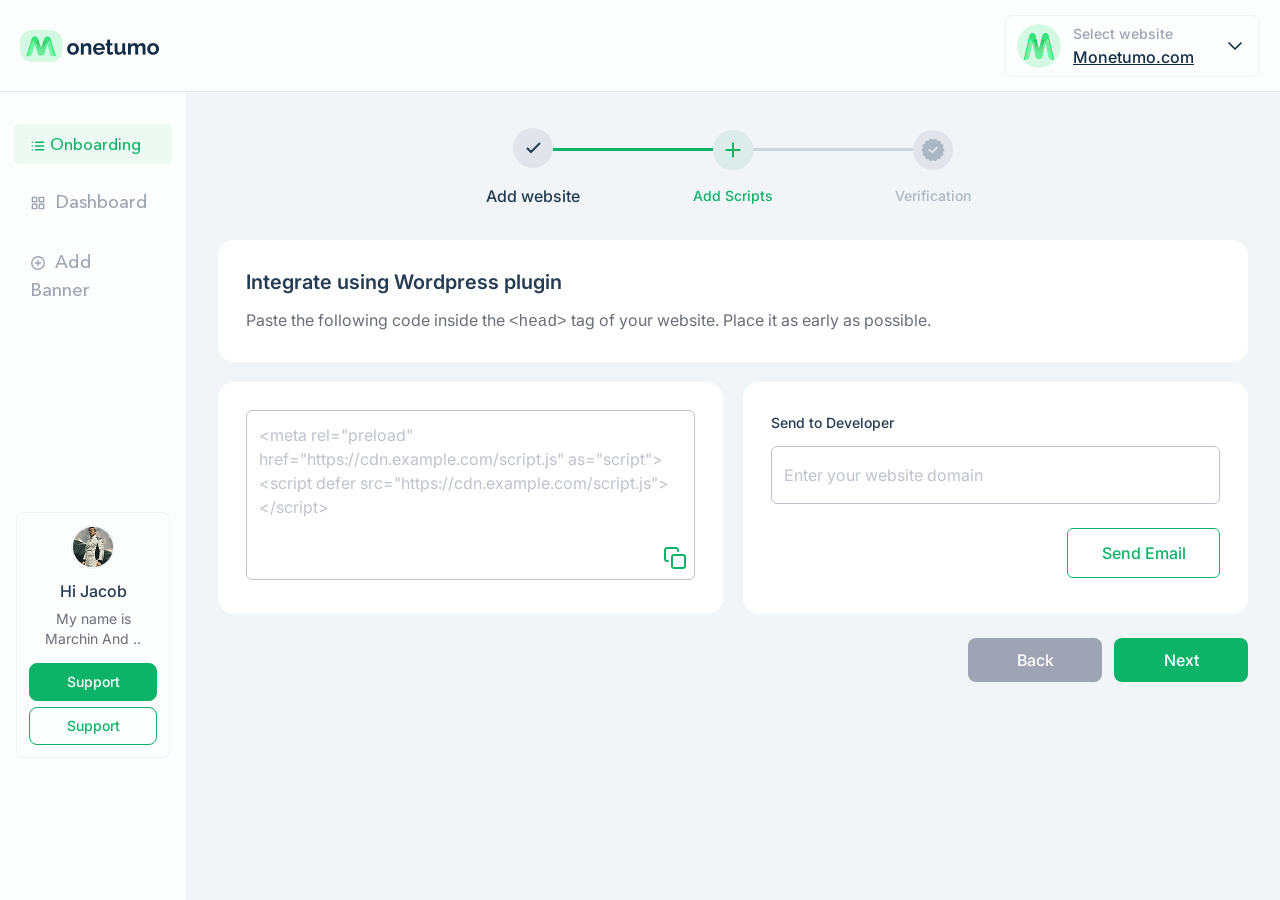
==== src/add-script.html @ 699608ba "first commit" ====
<!DOCTYPE html>
<html lang="en">
  <head>
    <meta charset="UTF-8" />
    <meta name="viewport" content="width=device-width, initial-scale=1.0" />
    <link rel="stylesheet" href="./output.css" />
    <title>Monetumo | Script</title>
    <!-- Favicon -->
    <link
      rel="icon"
      href="./images/fav.svg"
      sizes="16x16 32x32 48x48"
      type="image/x-icon"
    />
    <link
      rel="icon"
      href="./images/fav-16.png"
      sizes="16x16"
      type="image/png"
    />
    <link
      rel="icon"
      href="./images/fav-32.png"
      sizes="32x32"
      type="image/png"
    />
    <link
      rel="icon"
      href="./images/fav-32.png"
      sizes="192x192"
      type="image/png"
    />
    <link rel="preconnect" href="https://fonts.googleapis.com" />
    <link rel="preconnect" href="https://fonts.gstatic.com" crossorigin />
    <link
      href="https://fonts.googleapis.com/css2?family=Inter:ital,opsz,wght@0,14..32,100..900;1,14..32,100..900&display=swap"
      rel="stylesheet"
    />
    <style>
      @font-face {
        font-family: "Avenir Next Cyr Medium";
        src: url("./font/Avenir Next Cyr Medium.ttf") format("truetype");
      }
      body {
        font-family: "Inter", sans-serif;
      }
      .bg-custom-white {
        background-color: #fcfefd !important;
      }
      #profileMenu {
        z-index: 999 !important;
      }
    </style>
  </head>

  <body class="h-screen overflow-hidden bg-[#F1F5F8]">
    <!-- Header -->
    <header
      id="header"
      class="fixed top-0 left-0 right-0 h-[92px] bg-custom-white z-50 flex items-center justify-between px-5 border-b border-gray-200 transition-transform duration-300"
    >
      <div
        class="w-full flex justify-between items-center h-[76px] md:h-[92px]"
      >
        <!-- logo -->
        <div class="flex flex-row items-center gap-4">
          <button id="menuBtn" class="md:hidden">
            <svg
              xmlns="http://www.w3.org/2000/svg"
              width="24"
              height="24"
              viewBox="0 0 24 24"
              fill="none"
            >
              <path
                d="M21 12H3"
                stroke="#132D46"
                stroke-width="2"
                stroke-linecap="round"
                stroke-linejoin="round"
              />
              <path
                d="M21 6H3"
                stroke="#132D46"
                stroke-width="2"
                stroke-linecap="round"
                stroke-linejoin="round"
              />
              <path
                d="M21 18H3"
                stroke="#132D46"
                stroke-width="2"
                stroke-linecap="round"
                stroke-linejoin="round"
              />
            </svg>
          </button>

          <a href="#" class="inline-block md:hidden"
            ><img src="./images/mobile-logos.png" alt="dashboard-logo"
          /></a>
          <a href="#" class="hidden md:inline-block"
            ><img src="./images/dashboard-logo.png" alt="dashboard-logo"
          /></a>
        </div>
        <!-- dropdown -->
        <div class="relative w-64 md:inline-block hidden" id="dropdownWrapper">
          <!-- Dropdown Button -->
          <button
            id="dropdownBtn"
            class="flex items-center justify-between w-full px-3 py-2 bg-white border border-[#F1F5F8] rounded-lg text-gray-700 max-w-[256px]"
          >
            <div id="dropdownLabel" class="flex items-center justify-start">
              <div class="mr-3">
                <img
                  src="./images/profile.png"
                  class="w-[44px] h-[44px] rounded-full"
                  alt=""
                />
              </div>
              <div class="flex flex-col items-start gap-[8px]">
                <span
                  class="text-[#9EA4B4] text-sm font-medium text-start leading-none"
                  >Select website</span
                >
                <span
                  class="text-[#132D46] text-base font-medium text-start leading-none underline decoration decoration-offset-6"
                  >Monetumo.com</span
                >
              </div>
            </div>
            <svg
              id="dropdownIcon"
              class="w-6 h-6 text-gray-500 transform transition-transform duration-200"
              fill="none"
              stroke="currentColor"
              viewBox="0 0 28 28"
            >
              <path
                d="M7 10.5L14 17.5L21 10.5"
                stroke="#132D46"
                stroke-width="2"
                stroke-linecap="round"
                stroke-linejoin="round"
              />
            </svg>
          </button>

          <!-- Dropdown Menu -->
          <div
            id="dropdownMenu"
            class="absolute left-0 w-full mt-2 bg-custom-white rounded-lg shadow-lg hidden z-10"
          >
            <!-- Option -->
            <button
              class="flex items-center justify-start gap-3 rounded-t-lg w-full p-3 hover:bg-gray-100"
            >
              <div class="">
                <img
                  src="./images/profile.png"
                  class="w-[44px] h-[44px] rounded-full"
                  alt=""
                />
              </div>
              <div class="flex flex-col items-start gap-[8px]">
                <span
                  class="text-[#6A6E79] text-base font-normal text-start leading-none"
                  >Monetumo.com</span
                >
              </div>
            </button>

            <button
              class="flex items-center gap-3 w-full p-3 bg-[#9EA4B4]/10 hover:bg-[#9EA4B4]/10"
            >
              <div class="">
                <img
                  src="./images/profile.png"
                  class="w-[44px] h-[44px] rounded-full"
                  alt=""
                />
              </div>
              <div class="flex flex-col items-start gap-[8px]">
                <span
                  class="text-[#132D46] text-base font-medium text-start leading-none underline decoration decoration-offset-6"
                  >Monetumo.com</span
                >
              </div>
            </button>

            <button
              class="flex items-center gap-3 w-full p-3 hover:bg-gray-100"
            >
              <div class="">
                <img
                  src="./images/profile.png"
                  class="w-[44px] h-[44px] rounded-full"
                  alt=""
                />
              </div>
              <div class="flex flex-col items-start gap-[8px]">
                <span
                  class="text-[#6A6E79] text-base font-normal text-start leading-none"
                  >Monetumo.com</span
                >
              </div>
            </button>

            <!-- Add New -->
            <button
              class="w-full px-3 py-2 text-base text-[#ffffff] bg-[#0DB368] rounded-lg hover:bg-green-600"
            >
              + Add New
            </button>
          </div>
        </div>
        <!-- Dropdown Component -->
        <div class="relative max-w-[160px] md:hidden dropdown-wrapper">
          <!-- Dropdown Button -->
          <button
            class="flex items-end justify-end w-full placeholder:bg-white rounded-lg max-w-[160px] dropdown-btn"
          >
            <div class="flex items-center justify-start">
              <div>
                <img
                  src="./images/property-profile.png"
                  class="w-[44px] h-[44px] rounded-full"
                  alt=""
                />
              </div>
            </div>
          </button>

          <!-- Dropdown Menu -->
          <div
            class="absolute bg-custom-white right-0 w-full mt-3 bg-white rounded-lg hidden dropdown-menu shadow-sm z-10 min-w-[160px]"
          >
            <button
              class="flex items-center justify-start rounded-t-lg w-full py-3 px-4 hover:bg-[#F1F5F8]"
            >
              <span
                class="text-[#132D46] text-sm font-medium text-start leading-none"
                >Profile</span
              >
            </button>
            <button
              class="flex items-center w-full rounded-b-lg py-3 px-4 hover:bg-[#F1F5F8]"
            >
              <span
                class="text-[#132D46] text-sm font-medium text-start leading-none"
                >Setting</span
              >
            </button>
          </div>
        </div>
      </div>
    </header>
    <!-- Mobile Off-Canvas Menu -->
    <div id="mobileMenu" class="fixed inset-0 bg-custom-white hidden z-50">
      <!-- Menu Panel -->
      <div
        id="menuPanel"
        class="absolute top-0 left-0 h-screen w-full bg-white transform -translate-x-full transition-transform duration-300 flex flex-col px-4 pb-4 pt-4"
      >
        <!-- Header inside Menu Panel -->
        <div
          class="relative flex justify-between items-center h-[76px] w-full pb-4 border-b border-[#E6EFF7]/70"
        >
          <!-- Logo and Close Button -->
          <div class="flex flex-row items-center gap-4">
            <button id="closeMenu" class="w-6 h-6">
              <svg
                xmlns="http://www.w3.org/2000/svg"
                width="24"
                height="24"
                viewBox="0 0 24 24"
                fill="none"
              >
                <path
                  d="M18 6L6 18"
                  stroke="#132D46"
                  stroke-width="2"
                  stroke-linecap="round"
                  stroke-linejoin="round"
                />
                <path
                  d="M6 6L18 18"
                  stroke="#132D46"
                  stroke-width="2"
                  stroke-linecap="round"
                  stroke-linejoin="round"
                />
              </svg>
            </button>
            <a href="#" class="inline-block md:hidden">
              <img
                src="./images/mobile-logos.png"
                alt="dashboard-logo"
                class="h-8"
              />
            </a>
          </div>

          <!-- Profile Dropdown -->
          <div class="relative">
            <button id="profileBtn" class="rounded-full">
              <div>
                <img
                  src="./images/property-profile.png"
                  class="w-[44px] h-[44px] rounded-full"
                  alt=""
                />
              </div>
            </button>
            <div
              id="profileMenu"
              class="absolute right-0 mt-3 w-40 bg-custom-white rounded-lg shadow-lg hidden transition-all duration-200"
            >
              <button
                class="w-full py-3 px-4 text-sm bg-custom-white hover:bg-gray-100 rounded-t-lg text-left"
              >
                Profile
              </button>
              <button
                class="w-full py-3 px-4 text-sm bg-custom-white hover:bg-gray-100 rounded-b-lg text-left"
              >
                Settings
              </button>
            </div>
          </div>
        </div>

        <!-- Menu Links -->
        <nav class="pt-8 pb-4 h-full relative">
          <div class="flex flex-col space-y-3">
            <a
              href="#"
              class="block text-base text-[#0DB368] hover:text-[#9EA4B4] group px-4 py-2 rounded-[4px] bg-[rgb(13_179_104_/_6%)]"
              ><svg
                xmlns="http://www.w3.org/2000/svg"
                viewBox="0 0 16 17"
                fill="none"
                class="w-4 h-4 stroke-[#0DB368] inline-block mr-[4px]"
              >
                <path
                  d="M5.3335 4.5H14.0002"
                  stroke-width="1.5"
                  stroke-linecap="round"
                  stroke-linejoin="round"
                />
                <path
                  d="M5.3335 8.5H14.0002"
                  stroke-width="1.5"
                  stroke-linecap="round"
                  stroke-linejoin="round"
                />
                <path
                  d="M5.3335 12.5H14.0002"
                  stroke-width="1.5"
                  stroke-linecap="round"
                  stroke-linejoin="round"
                />
                <path
                  d="M2 4.5H2.00667"
                  stroke-width="1.5"
                  stroke-linecap="round"
                  stroke-linejoin="round"
                />
                <path
                  d="M2 8.5H2.00667"
                  stroke-width="1.5"
                  stroke-linecap="round"
                  stroke-linejoin="round"
                />
                <path
                  d="M2 12.5H2.00667"
                  stroke-width="1.5"
                  stroke-linecap="round"
                  stroke-linejoin="round"
                /></svg
              ><span class="font-avenir">Onboarding</span></a
            >
            <a
              href="#"
              class="block text-lg hover:text-base text-[#9EA4B4] hover:text-[#0DB368] group px-4 py-2 rounded-[4px] hover:bg-[rgb(13_179_104_/_6%)]"
            >
              <svg
                xmlns="http://www.w3.org/2000/svg"
                viewBox="0 0 16 17"
                fill="none"
                class="w-4 h-4 stroke-[#9EA4B4] group-hover:stroke-[#0DB368] inline-block mr-[4px]"
              >
                <path
                  d="M6.66667 2.5H2V7.16667H6.66667V2.5Z"
                  stroke-width="1.5"
                  stroke-linecap="round"
                  stroke-linejoin="round"
                />
                <path
                  d="M14.0002 2.5H9.3335V7.16667H14.0002V2.5Z"
                  stroke-width="1.5"
                  stroke-linecap="round"
                  stroke-linejoin="round"
                />
                <path
                  d="M14.0002 9.83337H9.3335V14.5H14.0002V9.83337Z"
                  stroke-width="1.5"
                  stroke-linecap="round"
                  stroke-linejoin="round"
                />
                <path
                  d="M6.66667 9.83337H2V14.5H6.66667V9.83337Z"
                  stroke-width="1.5"
                  stroke-linecap="round"
                  stroke-linejoin="round"
                />
              </svg>
              <span class="font-avenir">Dashboard</span></a
            >
            <a
              href="#"
              class="block text-lg hover:text-base text-[#9EA4B4] hover:text-[#0DB368] group px-4 py-2 rounded-[4px] hover:bg-[rgb(13_179_104_/_6%)]"
            >
              <svg
                xmlns="http://www.w3.org/2000/svg"
                viewBox="0 0 16 17"
                fill="none"
                class="w-4 h-4 stroke-[#9EA4B4] group-hover:stroke-[#0DB368] inline-block mr-[4px]"
              >
                <path
                  d="M8.00016 15.1667C11.6821 15.1667 14.6668 12.1819 14.6668 8.50004C14.6668 4.81814 11.6821 1.83337 8.00016 1.83337C4.31826 1.83337 1.3335 4.81814 1.3335 8.50004C1.3335 12.1819 4.31826 15.1667 8.00016 15.1667Z"
                  stroke-width="1.5"
                  stroke-linecap="round"
                  stroke-linejoin="round"
                />
                <path
                  d="M8 5.83337V11.1667"
                  stroke-width="1.5"
                  stroke-linecap="round"
                  stroke-linejoin="round"
                />
                <path
                  d="M5.3335 8.5H10.6668"
                  stroke-width="1.5"
                  stroke-linecap="round"
                  stroke-linejoin="round"
                />
              </svg>
              <span class="font-avenir">Add Banner</span></a
            >
          </div>
          <div class="mt-8 absolute left-0 bottom-4 w-full">
            <div
              class="border border-[#F1F5F8] p-4 rounded-lg bg-white w-full flex flex-col items-center gap-[12px]"
            >
              <div class="flex flex-col items-center">
                <div>
                  <img src="./images/profile-picture.png" alt="rocket" />
                </div>
                <h4
                  class="text-[#243C53] text-base font-medium mt-[12px] mb-[4px]"
                >
                  Hi Jacob
                </h4>
                <p class="text-[#6A6E79] text-sm font-normal text-center">
                  My name is Marchin And ..
                </p>
              </div>
              <div class="space-y-[6px] text-center w-full">
                <a
                  href="#"
                  class="bg-[#0DB368] text-[#ffffff] font-medium text-sm text-white rounded-lg py-2 w-full text-center block border border-[#0DB368]"
                >
                  Support
                </a>
                <a
                  href="#"
                  class="bg-white text-[#0DB368] font-medium text-sm text-white rounded-lg py-2 w-full text-center block border border-[#0DB368]"
                >
                  Support
                </a>
              </div>
            </div>
          </div>
        </nav>
      </div>
    </div>

    <!-- main -->
    <div class="flex pt-[92px] h-full">
      <!-- Sidebar -->
      <aside
        class="hidden md:block w-[186px] fixed top-[76px] md:top-[92px] left-0 h-[calc(100vh-76px)] md:h-[calc(100vh-92px)] bg-custom-white overflow-y-auto z-10"
      >
        <nav class="px-[14px] py-[32px] h-full relative">
          <div class="flex flex-col space-y-4">
            <a
              href="#"
              class="block text-base text-[#0DB368] hover:text-[#9EA4B4] group px-4 py-2 rounded-[4px] bg-[rgb(13_179_104_/_6%)]"
              ><svg
                xmlns="http://www.w3.org/2000/svg"
                viewBox="0 0 16 17"
                fill="none"
                class="w-4 h-4 stroke-[#0DB368] inline-block mr-[4px]"
              >
                <path
                  d="M5.3335 4.5H14.0002"
                  stroke-width="1.5"
                  stroke-linecap="round"
                  stroke-linejoin="round"
                />
                <path
                  d="M5.3335 8.5H14.0002"
                  stroke-width="1.5"
                  stroke-linecap="round"
                  stroke-linejoin="round"
                />
                <path
                  d="M5.3335 12.5H14.0002"
                  stroke-width="1.5"
                  stroke-linecap="round"
                  stroke-linejoin="round"
                />
                <path
                  d="M2 4.5H2.00667"
                  stroke-width="1.5"
                  stroke-linecap="round"
                  stroke-linejoin="round"
                />
                <path
                  d="M2 8.5H2.00667"
                  stroke-width="1.5"
                  stroke-linecap="round"
                  stroke-linejoin="round"
                />
                <path
                  d="M2 12.5H2.00667"
                  stroke-width="1.5"
                  stroke-linecap="round"
                  stroke-linejoin="round"
                /></svg
              ><span class="font-avenir">Onboarding</span></a
            >
            <a
              href="#"
              class="block text-lg hover:text-base text-[#9EA4B4] hover:text-[#0DB368] group px-4 py-2 rounded-[4px] hover:bg-[rgb(13_179_104_/_6%)]"
            >
              <svg
                xmlns="http://www.w3.org/2000/svg"
                viewBox="0 0 16 17"
                fill="none"
                class="w-4 h-4 stroke-[#9EA4B4] group-hover:stroke-[#0DB368] inline-block mr-[4px]"
              >
                <path
                  d="M6.66667 2.5H2V7.16667H6.66667V2.5Z"
                  stroke-width="1.5"
                  stroke-linecap="round"
                  stroke-linejoin="round"
                />
                <path
                  d="M14.0002 2.5H9.3335V7.16667H14.0002V2.5Z"
                  stroke-width="1.5"
                  stroke-linecap="round"
                  stroke-linejoin="round"
                />
                <path
                  d="M14.0002 9.83337H9.3335V14.5H14.0002V9.83337Z"
                  stroke-width="1.5"
                  stroke-linecap="round"
                  stroke-linejoin="round"
                />
                <path
                  d="M6.66667 9.83337H2V14.5H6.66667V9.83337Z"
                  stroke-width="1.5"
                  stroke-linecap="round"
                  stroke-linejoin="round"
                />
              </svg>
              <span class="font-avenir">Dashboard</span></a
            >
            <a
              href="#"
              class="block text-lg hover:text-base text-[#9EA4B4] hover:text-[#0DB368] group px-4 py-2 rounded-[4px] hover:bg-[rgb(13_179_104_/_6%)]"
            >
              <svg
                xmlns="http://www.w3.org/2000/svg"
                viewBox="0 0 16 17"
                fill="none"
                class="w-4 h-4 stroke-[#9EA4B4] group-hover:stroke-[#0DB368] inline-block mr-[4px]"
              >
                <path
                  d="M8.00016 15.1667C11.6821 15.1667 14.6668 12.1819 14.6668 8.50004C14.6668 4.81814 11.6821 1.83337 8.00016 1.83337C4.31826 1.83337 1.3335 4.81814 1.3335 8.50004C1.3335 12.1819 4.31826 15.1667 8.00016 15.1667Z"
                  stroke-width="1.5"
                  stroke-linecap="round"
                  stroke-linejoin="round"
                />
                <path
                  d="M8 5.83337V11.1667"
                  stroke-width="1.5"
                  stroke-linecap="round"
                  stroke-linejoin="round"
                />
                <path
                  d="M5.3335 8.5H10.6668"
                  stroke-width="1.5"
                  stroke-linecap="round"
                  stroke-linejoin="round"
                />
              </svg>
              <span class="font-avenir">Add Banner</span></a
            >
          </div>
          <div class="mt-8 absolute left-0 bottom-[142px] w-full px-4">
            <div
              class="border border-[#F1F5F8] p-3 rounded-lg bg-white w-full flex flex-col items-center gap-[14px]"
            >
              <div class="flex flex-col items-center">
                <div>
                  <img src="./images/profile-picture.png" alt="rocket" />
                </div>
                <h4
                  class="text-[#243C53] text-base font-medium mt-[10px] mb-[6px]"
                >
                  Hi Jacob
                </h4>
                <p class="text-[#6A6E79] text-sm font-normal text-center">
                  My name is Marchin And ..
                </p>
              </div>
              <div class="space-y-[6px] text-center w-full">
                <a
                  href="#"
                  class="bg-[#0DB368] text-[#ffffff] font-medium text-sm text-white rounded-lg py-2 w-full text-center block border border-[#0DB368]"
                >
                  Support
                </a>
                <a
                  href="#"
                  class="bg-white text-[#0DB368] font-medium text-sm text-white rounded-lg py-2 w-full text-center block border border-[#0DB368]"
                >
                  Support
                </a>
              </div>
            </div>
          </div>
        </nav>
      </aside>

      <!-- Main content -->
      <main
        class="flex-1 ml-0 md:ml-[186px] overflow-y-auto h-[calc(100vh-76px)] md:h-[calc(100vh-92px)] px-4 py-5 md:px-[32px] md:py-[36px]"
      >
        <section class="w-full">
          <div
            class="relative mb-6 md:mb-[32px] flex items-center justify-between max-w-[600px] mx-auto"
          >
            <!-- horizontal line -->
            <div
              class="absolute top-[25%] left-[20%] right-[20%] h-[2px] md:h-[3px] bg-[#0DB368] -z-9"
            ></div>
            <div
              class="absolute top-[25%] left-[50%] right-[20%] h-[2px] md:h-[3px] bg-[#CFD6DC] z-10"
            ></div>

            <!-- 1 -->
            <div
              class="flex flex-col items-center gap-3 md:gap-4 w-1/3 md:min-w-[200px]"
            >
              <div
                class="bg-[rgba(158_164_180/_0.20)] min-w-8 min-h-8 md:min-h-10 rounded-full md:min-w-10 z-10 flex justify-center items-center"
              >
                <svg
                  xmlns="http://www.w3.org/2000/svg"
                  width="15"
                  height="12"
                  viewBox="0 0 15 12"
                  fill="none"
                >
                  <path
                    d="M4.99997 8.58603L1.70697 5.29303L0.292969 6.70703L4.99997 11.414L14.707 1.70703L13.293 0.29303L4.99997 8.58603Z"
                    fill="#243C53"
                  />
                </svg>
              </div>
              <span class="text-sm md:text-base text-[#243C53] font-medium"
                >Add website</span
              >
            </div>

            <!-- 2 -->
            <div
              class="flex flex-col items-center gap-3 md:gap-4 w-1/3 md:min-w-[200px]"
            >
              <div
                class="bg-[rgba(158_164_180/_0.20)] min-w-8 min-h-8 md:min-h-10 md:min-w-10 rounded-full z-10 flex justify-center items-center"
              >
                <img
                  src="./images/plus-success.png"
                  alt=""
                  class="w-8 h-8 md:h-10 md:w-10"
                />
              </div>
              <span class="text-sm text-[#0DB368] font-medium"
                >Add Scripts</span
              >
            </div>

            <!-- 3 -->
            <div
              class="flex flex-col items-center gap-3 md:gap-4 w-1/3 md:min-w-[200px]"
            >
              <div
                class="bg-[rgba(158_164_180/_0.20)] min-w-8 min-h-8 md:min-h-10 rounded-full md:min-w-10 z-10 flex justify-center items-center"
              >
                <svg
                  xmlns="http://www.w3.org/2000/svg"
                  width="24"
                  height="24"
                  viewBox="0 0 24 24"
                  fill="none"
                >
                  <path
                    fill-rule="evenodd"
                    clip-rule="evenodd"
                    d="M15.3505 1.36517C15.4066 1.43778 15.4555 1.51567 15.4966 1.59774L15.6621 1.92854C16.0186 2.64105 16.8114 3.02283 17.5907 2.85731L17.9525 2.78046C18.718 2.61788 19.4704 3.10663 19.6329 3.87211C19.652 3.96188 19.6623 4.05329 19.6637 4.14506L19.6693 4.51491C19.6813 5.31153 20.23 5.99947 21.0039 6.18848L21.3633 6.27624C22.1235 6.46189 22.5892 7.22866 22.4036 7.98888C22.3818 8.07803 22.3514 8.16486 22.3129 8.24814L22.1574 8.58379C21.8227 9.30675 22.0185 10.1646 22.6338 10.6707L22.9194 10.9057C23.5238 11.4028 23.6108 12.2957 23.1137 12.9001C23.0554 12.971 22.9903 13.036 22.9194 13.0943L22.6338 13.3293C22.0185 13.8354 21.8227 14.6932 22.1574 15.4162L22.3129 15.7519C22.6417 16.462 22.3326 17.3042 21.6225 17.633C21.5392 17.6716 21.4524 17.702 21.3633 17.7238L21.0039 17.8115C20.23 18.0005 19.6813 18.6885 19.6693 19.4851L19.6637 19.8549C19.6519 20.6374 19.008 21.2621 18.2255 21.2503C18.1337 21.2489 18.0423 21.2386 17.9525 21.2195L17.5907 21.1427C16.8114 20.9772 16.0186 21.359 15.6621 22.0715L15.4966 22.4023C15.1465 23.1021 14.2953 23.3856 13.5954 23.0354C13.5133 22.9943 13.4354 22.9454 13.3628 22.8893L13.0702 22.6631C12.4399 22.1758 11.5599 22.1758 10.9296 22.6631L10.637 22.8893C10.0178 23.3679 9.12793 23.254 8.64932 22.6348C8.59319 22.5622 8.54425 22.4843 8.50319 22.4023L8.33768 22.0715C7.98118 21.359 7.18841 20.9772 6.40908 21.1427L6.04725 21.2195C5.28177 21.3821 4.52943 20.8934 4.36686 20.1279C4.34779 20.0381 4.33749 19.9467 4.3361 19.8549L4.33051 19.4851C4.31846 18.6885 3.76985 18.0005 2.99587 17.8115L2.63654 17.7238C1.87633 17.5381 1.41055 16.7713 1.59621 16.0111C1.61798 15.922 1.64836 15.8351 1.68693 15.7519L1.84236 15.4162C2.17715 14.6932 1.98135 13.8354 1.36603 13.3293L1.08036 13.0943C0.475981 12.5972 0.389024 11.7043 0.886134 11.0999C0.944433 11.029 1.00948 10.964 1.08036 10.9057L1.36603 10.6707C1.98135 10.1646 2.17715 9.30675 1.84236 8.58379L1.68693 8.24814C1.35809 7.53803 1.66717 6.69579 2.37728 6.36696C2.46056 6.32839 2.54739 6.29801 2.63654 6.27624L2.99587 6.18848C3.76985 5.99947 4.31846 5.31153 4.33051 4.51491L4.3361 4.14506C4.34794 3.36259 4.99184 2.73787 5.77431 2.74971C5.86607 2.75109 5.95748 2.76139 6.04725 2.78046L6.40908 2.85731C7.18841 3.02283 7.98118 2.64105 8.33768 1.92854L8.50319 1.59774C8.85335 0.897901 9.70454 0.614428 10.4044 0.964588C10.4865 1.00565 10.5644 1.05459 10.637 1.11072L10.9296 1.33695C11.5599 1.82422 12.4399 1.82422 13.0702 1.33695L13.3628 1.11072C13.982 0.632117 14.8719 0.746035 15.3505 1.36517ZM16.6323 9.05247C16.2834 8.74034 15.7534 8.74821 15.4139 9.07057L11.7345 12.5645C11.3332 12.9456 10.705 12.9497 10.2987 12.574L8.75804 11.1494C8.37289 10.7933 7.77415 10.8088 7.40794 11.1844C7.39063 11.2021 7.3741 11.2206 7.35838 11.2398C7.05553 11.6091 7.10943 12.154 7.47877 12.4569L9.98093 14.5086C10.6696 15.0732 11.6725 15.0307 12.3108 14.4097L16.656 10.1827C16.6688 10.1703 16.6812 10.1574 16.6931 10.144C16.9777 9.82584 16.9505 9.33713 16.6323 9.05247Z"
                    fill="#ABB7C2"
                  />
                </svg>
              </div>
              <span class="text-sm text-[#ABB7C2] font-medium"
                >Verification</span
              >
            </div>
          </div>

          <!-- card 1 -->
          <div class="w-full bg-[#ffffff] rounded-2xl p-4 md:p-[28px]">
            <div
              class="w-full mx-auto flex flex-col items-center justify-center gap-5 md:gap-8"
            >
              <div class="w-full text-start space-y-3">
                <h1 class="text-lg md:text-xl font-semibold text-[#243C53]">
                  Integrate using Wordpress plugin
                </h1>
                <p class="text-[#6A6E79] text-sm md:text-base">
                  Paste the following code inside the
                  <code>&lt;head&gt;</code> tag of your website. Place it as
                  early as possible.
                </p>
              </div>
            </div>
          </div>
          <!-- card 2 -->
          <div class="flex flex-col md:flex-row gap-5 mt-5">
            <!-- 1 -->
            <div class="w-full bg-[#ffffff] rounded-2xl p-4 md:p-[28px]">
              <div class="relative w-full">
                <textarea
                  rows="6"
                  placeholder='&lt;meta rel="preload" href="https://cdn.example.com/script.js" as="script"&gt;
&lt;script defer src="https://cdn.example.com/script.js"&gt;&lt;/script&gt;'
                  class="w-full rounded-md border border-[#BEC2CC] px-3 py-3 text-sm md:text-base text-[#BEC2CC] placeholder:text-[#BEC2CC] focus:outline-none focus:ring-2 focus:ring-[#0DB368] focus:border-transparent resize-none"
                ></textarea>

                <button
                  class="copy-btn absolute bottom-4 right-2 flex items-center text-sm transition"
                  data-target="codeArea"
                >
                  <svg
                    xmlns="http://www.w3.org/2000/svg"
                    width="24"
                    height="24"
                    viewBox="0 0 24 24"
                    fill="none"
                  >
                    <path
                      d="M20 9H11C9.89543 9 9 9.89543 9 11V20C9 21.1046 9.89543 22 11 22H20C21.1046 22 22 21.1046 22 20V11C22 9.89543 21.1046 9 20 9Z"
                      stroke="#0DB368"
                      stroke-width="2"
                      stroke-linecap="round"
                      stroke-linejoin="round"
                    />
                    <path
                      d="M5 15H4C3.46957 15 2.96086 14.7893 2.58579 14.4142C2.21071 14.0391 2 13.5304 2 13V4C2 3.46957 2.21071 2.96086 2.58579 2.58579C2.96086 2.21071 3.46957 2 4 2H13C13.5304 2 14.0391 2.21071 14.4142 2.58579C14.7893 2.96086 15 3.46957 15 4V5"
                      stroke="#0DB368"
                      stroke-width="2"
                      stroke-linecap="round"
                      stroke-linejoin="round"
                    />
                  </svg>
                </button>
              </div>
            </div>
            <!-- 2 -->
            <div class="w-full bg-[#ffffff] rounded-2xl p-4 md:p-[28px]">
              <div class="text-start space-y-[12px] w-full">
                <label
                  for="websiteDomain"
                  class="text-sm text-[#243C53] font-medium"
                >
                  Send to Developer
                </label>

                <div
                  class="flex flex-col items-center gap-6 w-full max-w-full mx-auto"
                >
                  <input
                    type="text"
                    id="websiteDomain"
                    placeholder="Enter your website domain"
                    class="flex-1 rounded-md px-3 py-4 text-base text-[#243C53] border border-[#BEC2CC] placeholder:text-[#BEC2CC] focus:outline-none focus:ring-2 focus:ring-[#0DB368] focus:border-transparent w-full max-w-full"
                  />
                  <button
                    type="button"
                    class="bg-[#ffffff] text-[#0DB368] py-3 md:mb-1 rounded-md text-base font-medium hover:bg-[#0ba65e] hover:text-[#ffffff] border border-[#0DB368] transition w-[153px] flex justify-center items-center self-end"
                  >
                    Send Email
                  </button>
                </div>
              </div>
            </div>
          </div>
          <!-- Content -->
          <div
            class="flex flex-col md:flex-row items-center md:justify-end gap-3 w-full mt-6"
          >
            <button
              onclick="openModal('exampleModal')"
              class="bg-[#9EA4B4] hover:bg-[#000000] w-full md:w-[134px] text-[#ffffff] px-6 py-[10px] text-base font-medium rounded-lg order-2 lg:order-1"
            >
              Back
            </button>
            <button
              onclick="openModal('exampleModal')"
              class="bg-[#0DB368] hover:bg-green-600 w-full md:w-[134px] text-[#ffffff] px-6 py-[10px] text-base font-medium rounded-lg order-1 lg:order-2"
            >
              Next
            </button>
          </div>
        </section>
      </main>
    </div>

    <!-- js -->

    <script>
      const dropdownBtn = document.getElementById("dropdownBtn");
      const dropdownMenu = document.getElementById("dropdownMenu");
      const dropdownIcon = document.getElementById("dropdownIcon");

      dropdownBtn.addEventListener("click", () => {
        dropdownMenu.classList.toggle("hidden");
        dropdownIcon.classList.toggle("rotate-180");
      });

      // Optional: close when clicking outside
      document.addEventListener("click", (e) => {
        if (
          !dropdownBtn.contains(e.target) &&
          !dropdownMenu.contains(e.target)
        ) {
          dropdownMenu.classList.add("hidden");
          dropdownIcon.classList.remove("rotate-180");
        }
      });

      // Find all dropdown wrappers
      document.querySelectorAll(".dropdown-wrapper").forEach((wrapper) => {
        const btn = wrapper.querySelector(".dropdown-btn");
        const menu = wrapper.querySelector(".dropdown-menu");
        const icon = wrapper.querySelector(".dropdown-icon");

        btn.addEventListener("click", (e) => {
          e.stopPropagation(); // Prevent closing immediately
          menu.classList.toggle("hidden");
          icon.classList.toggle("rotate-180");
        });

        // Close when clicking outside
        document.addEventListener("click", (e) => {
          if (!wrapper.contains(e.target)) {
            menu.classList.add("hidden");
            icon.classList.remove("rotate-180");
          }
        });
      });

      // Off-Canvas Menu
      const menuBtn = document.getElementById("menuBtn");
      const closeMenu = document.getElementById("closeMenu");
      const mobileMenu = document.getElementById("mobileMenu");
      const menuPanel = document.getElementById("menuPanel");
      const header = document.getElementById("header");

      // Open menu
      menuBtn.addEventListener("click", () => {
        mobileMenu.classList.remove("hidden");
        menuPanel.classList.remove("-translate-x-full");
        menuPanel.classList.add("translate-x-0");
        header.classList.add("-translate-y-full"); // hide header
      });

      // Close menu function
      const close = () => {
        menuPanel.classList.remove("translate-x-0");
        menuPanel.classList.add("-translate-x-full");
        header.classList.remove("-translate-y-full"); // show header
        setTimeout(() => mobileMenu.classList.add("hidden"), 300);
      };

      closeMenu.addEventListener("click", close);
      mobileMenu.addEventListener("click", (e) => {
        if (e.target === mobileMenu) close();
      });

      // Profile Dropdown
      const profileBtn = document.getElementById("profileBtn");
      const profileMenu = document.getElementById("profileMenu");

      profileBtn.addEventListener("click", (e) => {
        e.stopPropagation(); // prevent closing menu
        profileMenu.classList.toggle("hidden");
      });

      // Close dropdown when clicking outside
      document.addEventListener("click", (e) => {
        if (!profileBtn.contains(e.target) && !profileMenu.contains(e.target)) {
          profileMenu.classList.add("hidden");
        }
      });
    </script>
    <script>
      const toast = document.getElementById("toast");

      // Reusable function
      function showToast(message) {
        toast.textContent = message;
        toast.classList.remove("opacity-0", "pointer-events-none");
        toast.classList.add("opacity-100");

        setTimeout(() => {
          toast.classList.remove("opacity-100");
          toast.classList.add("opacity-0", "pointer-events-none");
        }, 2000);
      }

      // Attach to all copy buttons
      document.querySelectorAll(".copy-btn").forEach((btn) => {
        btn.addEventListener("click", () => {
          const text = btn.querySelector(".copy-text").textContent;
          navigator.clipboard.writeText(text).then(() => {
            showToast(`✅ "${text}" copied!`);
          });
        });
      });
    </script>
  </body>
</html>
---- src/output.css ----
/*
! tailwindcss v3.4.4 | MIT License | https://tailwindcss.com
*/

/*
1. Prevent padding and border from affecting element width. (https://github.com/mozdevs/cssremedy/issues/4)
2. Allow adding a border to an element by just adding a border-width. (https://github.com/tailwindcss/tailwindcss/pull/116)
*/

*,
::before,
::after {
  box-sizing: border-box;
  /* 1 */
  border-width: 0;
  /* 2 */
  border-style: solid;
  /* 2 */
  border-color: #e5e7eb;
  /* 2 */
}

::before,
::after {
  --tw-content: '';
}

/*
1. Use a consistent sensible line-height in all browsers.
2. Prevent adjustments of font size after orientation changes in iOS.
3. Use a more readable tab size.
4. Use the user's configured `sans` font-family by default.
5. Use the user's configured `sans` font-feature-settings by default.
6. Use the user's configured `sans` font-variation-settings by default.
7. Disable tap highlights on iOS
*/

html,
:host {
  line-height: 1.5;
  /* 1 */
  -webkit-text-size-adjust: 100%;
  /* 2 */
  -moz-tab-size: 4;
  /* 3 */
  -o-tab-size: 4;
     tab-size: 4;
  /* 3 */
  font-family: ui-sans-serif, system-ui, sans-serif, "Apple Color Emoji", "Segoe UI Emoji", "Segoe UI Symbol", "Noto Color Emoji";
  /* 4 */
  font-feature-settings: normal;
  /* 5 */
  font-variation-settings: normal;
  /* 6 */
  -webkit-tap-highlight-color: transparent;
  /* 7 */
}

/*
1. Remove the margin in all browsers.
2. Inherit line-height from `html` so users can set them as a class directly on the `html` element.
*/

body {
  margin: 0;
  /* 1 */
  line-height: inherit;
  /* 2 */
}

/*
1. Add the correct height in Firefox.
2. Correct the inheritance of border color in Firefox. (https://bugzilla.mozilla.org/show_bug.cgi?id=190655)
3. Ensure horizontal rules are visible by default.
*/

hr {
  height: 0;
  /* 1 */
  color: inherit;
  /* 2 */
  border-top-width: 1px;
  /* 3 */
}

/*
Add the correct text decoration in Chrome, Edge, and Safari.
*/

abbr:where([title]) {
  -webkit-text-decoration: underline dotted;
          text-decoration: underline dotted;
}

/*
Remove the default font size and weight for headings.
*/

h1,
h2,
h3,
h4,
h5,
h6 {
  font-size: inherit;
  font-weight: inherit;
}

/*
Reset links to optimize for opt-in styling instead of opt-out.
*/

a {
  color: inherit;
  text-decoration: inherit;
}

/*
Add the correct font weight in Edge and Safari.
*/

b,
strong {
  font-weight: bolder;
}

/*
1. Use the user's configured `mono` font-family by default.
2. Use the user's configured `mono` font-feature-settings by default.
3. Use the user's configured `mono` font-variation-settings by default.
4. Correct the odd `em` font sizing in all browsers.
*/

code,
kbd,
samp,
pre {
  font-family: ui-monospace, SFMono-Regular, Menlo, Monaco, Consolas, "Liberation Mono", "Courier New", monospace;
  /* 1 */
  font-feature-settings: normal;
  /* 2 */
  font-variation-settings: normal;
  /* 3 */
  font-size: 1em;
  /* 4 */
}

/*
Add the correct font size in all browsers.
*/

small {
  font-size: 80%;
}

/*
Prevent `sub` and `sup` elements from affecting the line height in all browsers.
*/

sub,
sup {
  font-size: 75%;
  line-height: 0;
  position: relative;
  vertical-align: baseline;
}

sub {
  bottom: -0.25em;
}

sup {
  top: -0.5em;
}

/*
1. Remove text indentation from table contents in Chrome and Safari. (https://bugs.chromium.org/p/chromium/issues/detail?id=999088, https://bugs.webkit.org/show_bug.cgi?id=201297)
2. Correct table border color inheritance in all Chrome and Safari. (https://bugs.chromium.org/p/chromium/issues/detail?id=935729, https://bugs.webkit.org/show_bug.cgi?id=195016)
3. Remove gaps between table borders by default.
*/

table {
  text-indent: 0;
  /* 1 */
  border-color: inherit;
  /* 2 */
  border-collapse: collapse;
  /* 3 */
}

/*
1. Change the font styles in all browsers.
2. Remove the margin in Firefox and Safari.
3. Remove default padding in all browsers.
*/

button,
input,
optgroup,
select,
textarea {
  font-family: inherit;
  /* 1 */
  font-feature-settings: inherit;
  /* 1 */
  font-variation-settings: inherit;
  /* 1 */
  font-size: 100%;
  /* 1 */
  font-weight: inherit;
  /* 1 */
  line-height: inherit;
  /* 1 */
  letter-spacing: inherit;
  /* 1 */
  color: inherit;
  /* 1 */
  margin: 0;
  /* 2 */
  padding: 0;
  /* 3 */
}

/*
Remove the inheritance of text transform in Edge and Firefox.
*/

button,
select {
  text-transform: none;
}

/*
1. Correct the inability to style clickable types in iOS and Safari.
2. Remove default button styles.
*/

button,
input:where([type='button']),
input:where([type='reset']),
input:where([type='submit']) {
  -webkit-appearance: button;
  /* 1 */
  background-color: transparent;
  /* 2 */
  background-image: none;
  /* 2 */
}

/*
Use the modern Firefox focus style for all focusable elements.
*/

:-moz-focusring {
  outline: auto;
}

/*
Remove the additional `:invalid` styles in Firefox. (https://github.com/mozilla/gecko-dev/blob/2f9eacd9d3d995c937b4251a5557d95d494c9be1/layout/style/res/forms.css#L728-L737)
*/

:-moz-ui-invalid {
  box-shadow: none;
}

/*
Add the correct vertical alignment in Chrome and Firefox.
*/

progress {
  vertical-align: baseline;
}

/*
Correct the cursor style of increment and decrement buttons in Safari.
*/

::-webkit-inner-spin-button,
::-webkit-outer-spin-button {
  height: auto;
}

/*
1. Correct the odd appearance in Chrome and Safari.
2. Correct the outline style in Safari.
*/

[type='search'] {
  -webkit-appearance: textfield;
  /* 1 */
  outline-offset: -2px;
  /* 2 */
}

/*
Remove the inner padding in Chrome and Safari on macOS.
*/

::-webkit-search-decoration {
  -webkit-appearance: none;
}

/*
1. Correct the inability to style clickable types in iOS and Safari.
2. Change font properties to `inherit` in Safari.
*/

::-webkit-file-upload-button {
  -webkit-appearance: button;
  /* 1 */
  font: inherit;
  /* 2 */
}

/*
Add the correct display in Chrome and Safari.
*/

summary {
  display: list-item;
}

/*
Removes the default spacing and border for appropriate elements.
*/

blockquote,
dl,
dd,
h1,
h2,
h3,
h4,
h5,
h6,
hr,
figure,
p,
pre {
  margin: 0;
}

fieldset {
  margin: 0;
  padding: 0;
}

legend {
  padding: 0;
}

ol,
ul,
menu {
  list-style: none;
  margin: 0;
  padding: 0;
}

/*
Reset default styling for dialogs.
*/

dialog {
  padding: 0;
}

/*
Prevent resizing textareas horizontally by default.
*/

textarea {
  resize: vertical;
}

/*
1. Reset the default placeholder opacity in Firefox. (https://github.com/tailwindlabs/tailwindcss/issues/3300)
2. Set the default placeholder color to the user's configured gray 400 color.
*/

input::-moz-placeholder, textarea::-moz-placeholder {
  opacity: 1;
  /* 1 */
  color: #9ca3af;
  /* 2 */
}

input::placeholder,
textarea::placeholder {
  opacity: 1;
  /* 1 */
  color: #9ca3af;
  /* 2 */
}

/*
Set the default cursor for buttons.
*/

button,
[role="button"] {
  cursor: pointer;
}

/*
Make sure disabled buttons don't get the pointer cursor.
*/

:disabled {
  cursor: default;
}

/*
1. Make replaced elements `display: block` by default. (https://github.com/mozdevs/cssremedy/issues/14)
2. Add `vertical-align: middle` to align replaced elements more sensibly by default. (https://github.com/jensimmons/cssremedy/issues/14#issuecomment-634934210)
   This can trigger a poorly considered lint error in some tools but is included by design.
*/

img,
svg,
video,
canvas,
audio,
iframe,
embed,
object {
  display: block;
  /* 1 */
  vertical-align: middle;
  /* 2 */
}

/*
Constrain images and videos to the parent width and preserve their intrinsic aspect ratio. (https://github.com/mozdevs/cssremedy/issues/14)
*/

img,
video {
  max-width: 100%;
  height: auto;
}

/* Make elements with the HTML hidden attribute stay hidden by default */

[hidden] {
  display: none;
}

*, ::before, ::after {
  --tw-border-spacing-x: 0;
  --tw-border-spacing-y: 0;
  --tw-translate-x: 0;
  --tw-translate-y: 0;
  --tw-rotate: 0;
  --tw-skew-x: 0;
  --tw-skew-y: 0;
  --tw-scale-x: 1;
  --tw-scale-y: 1;
  --tw-pan-x:  ;
  --tw-pan-y:  ;
  --tw-pinch-zoom:  ;
  --tw-scroll-snap-strictness: proximity;
  --tw-gradient-from-position:  ;
  --tw-gradient-via-position:  ;
  --tw-gradient-to-position:  ;
  --tw-ordinal:  ;
  --tw-slashed-zero:  ;
  --tw-numeric-figure:  ;
  --tw-numeric-spacing:  ;
  --tw-numeric-fraction:  ;
  --tw-ring-inset:  ;
  --tw-ring-offset-width: 0px;
  --tw-ring-offset-color: #fff;
  --tw-ring-color: rgb(59 130 246 / 0.5);
  --tw-ring-offset-shadow: 0 0 #0000;
  --tw-ring-shadow: 0 0 #0000;
  --tw-shadow: 0 0 #0000;
  --tw-shadow-colored: 0 0 #0000;
  --tw-blur:  ;
  --tw-brightness:  ;
  --tw-contrast:  ;
  --tw-grayscale:  ;
  --tw-hue-rotate:  ;
  --tw-invert:  ;
  --tw-saturate:  ;
  --tw-sepia:  ;
  --tw-drop-shadow:  ;
  --tw-backdrop-blur:  ;
  --tw-backdrop-brightness:  ;
  --tw-backdrop-contrast:  ;
  --tw-backdrop-grayscale:  ;
  --tw-backdrop-hue-rotate:  ;
  --tw-backdrop-invert:  ;
  --tw-backdrop-opacity:  ;
  --tw-backdrop-saturate:  ;
  --tw-backdrop-sepia:  ;
  --tw-contain-size:  ;
  --tw-contain-layout:  ;
  --tw-contain-paint:  ;
  --tw-contain-style:  ;
}

::backdrop {
  --tw-border-spacing-x: 0;
  --tw-border-spacing-y: 0;
  --tw-translate-x: 0;
  --tw-translate-y: 0;
  --tw-rotate: 0;
  --tw-skew-x: 0;
  --tw-skew-y: 0;
  --tw-scale-x: 1;
  --tw-scale-y: 1;
  --tw-pan-x:  ;
  --tw-pan-y:  ;
  --tw-pinch-zoom:  ;
  --tw-scroll-snap-strictness: proximity;
  --tw-gradient-from-position:  ;
  --tw-gradient-via-position:  ;
  --tw-gradient-to-position:  ;
  --tw-ordinal:  ;
  --tw-slashed-zero:  ;
  --tw-numeric-figure:  ;
  --tw-numeric-spacing:  ;
  --tw-numeric-fraction:  ;
  --tw-ring-inset:  ;
  --tw-ring-offset-width: 0px;
  --tw-ring-offset-color: #fff;
  --tw-ring-color: rgb(59 130 246 / 0.5);
  --tw-ring-offset-shadow: 0 0 #0000;
  --tw-ring-shadow: 0 0 #0000;
  --tw-shadow: 0 0 #0000;
  --tw-shadow-colored: 0 0 #0000;
  --tw-blur:  ;
  --tw-brightness:  ;
  --tw-contrast:  ;
  --tw-grayscale:  ;
  --tw-hue-rotate:  ;
  --tw-invert:  ;
  --tw-saturate:  ;
  --tw-sepia:  ;
  --tw-drop-shadow:  ;
  --tw-backdrop-blur:  ;
  --tw-backdrop-brightness:  ;
  --tw-backdrop-contrast:  ;
  --tw-backdrop-grayscale:  ;
  --tw-backdrop-hue-rotate:  ;
  --tw-backdrop-invert:  ;
  --tw-backdrop-opacity:  ;
  --tw-backdrop-saturate:  ;
  --tw-backdrop-sepia:  ;
  --tw-contain-size:  ;
  --tw-contain-layout:  ;
  --tw-contain-paint:  ;
  --tw-contain-style:  ;
}

.pointer-events-none {
  pointer-events: none;
}

.fixed {
  position: fixed;
}

.absolute {
  position: absolute;
}

.relative {
  position: relative;
}

.sticky {
  position: sticky;
}

.inset-0 {
  inset: 0px;
}

.-left-4 {
  left: -1rem;
}

.-left-6 {
  left: -1.5rem;
}

.-left-\[58\%\] {
  left: -58%;
}

.-right-4 {
  right: -1rem;
}

.-right-\[58\%\] {
  right: -58%;
}

.-right-\[6\%\] {
  right: -6%;
}

.bottom-4 {
  bottom: 1rem;
}

.bottom-\[142px\] {
  bottom: 142px;
}

.left-0 {
  left: 0px;
}

.left-3 {
  left: 0.75rem;
}

.left-\[20\%\] {
  left: 20%;
}

.left-\[50\%\] {
  left: 50%;
}

.right-0 {
  right: 0px;
}

.right-2 {
  right: 0.5rem;
}

.right-3 {
  right: 0.75rem;
}

.right-\[20\%\] {
  right: 20%;
}

.top-0 {
  top: 0px;
}

.top-1\/2 {
  top: 50%;
}

.top-4 {
  top: 1rem;
}

.top-\[25\%\] {
  top: 25%;
}

.top-\[76px\] {
  top: 76px;
}

.-z-10 {
  z-index: -10;
}

.z-10 {
  z-index: 10;
}

.z-50 {
  z-index: 50;
}

.order-1 {
  order: 1;
}

.order-2 {
  order: 2;
}

.col-span-1 {
  grid-column: span 1 / span 1;
}

.col-span-3 {
  grid-column: span 3 / span 3;
}

.mx-auto {
  margin-left: auto;
  margin-right: auto;
}

.my-5 {
  margin-top: 1.25rem;
  margin-bottom: 1.25rem;
}

.my-6 {
  margin-top: 1.5rem;
  margin-bottom: 1.5rem;
}

.my-8 {
  margin-top: 2rem;
  margin-bottom: 2rem;
}

.-mt-\[100px\] {
  margin-top: -100px;
}

.mb-2 {
  margin-bottom: 0.5rem;
}

.mb-3 {
  margin-bottom: 0.75rem;
}

.mb-4 {
  margin-bottom: 1rem;
}

.mb-6 {
  margin-bottom: 1.5rem;
}

.mb-\[4px\] {
  margin-bottom: 4px;
}

.mb-\[53px\] {
  margin-bottom: 53px;
}

.mb-\[6px\] {
  margin-bottom: 6px;
}

.me-3 {
  margin-inline-end: 0.75rem;
}

.ml-0 {
  margin-left: 0px;
}

.ml-3 {
  margin-left: 0.75rem;
}

.ml-5 {
  margin-left: 1.25rem;
}

.ml-auto {
  margin-left: auto;
}

.mr-3 {
  margin-right: 0.75rem;
}

.mr-\[4px\] {
  margin-right: 4px;
}

.mt-10 {
  margin-top: 2.5rem;
}

.mt-12 {
  margin-top: 3rem;
}

.mt-14 {
  margin-top: 3.5rem;
}

.mt-16 {
  margin-top: 4rem;
}

.mt-2 {
  margin-top: 0.5rem;
}

.mt-3 {
  margin-top: 0.75rem;
}

.mt-4 {
  margin-top: 1rem;
}

.mt-5 {
  margin-top: 1.25rem;
}

.mt-6 {
  margin-top: 1.5rem;
}

.mt-8 {
  margin-top: 2rem;
}

.mt-9 {
  margin-top: 2.25rem;
}

.mt-\[10px\] {
  margin-top: 10px;
}

.mt-\[12px\] {
  margin-top: 12px;
}

.block {
  display: block;
}

.inline-block {
  display: inline-block;
}

.flex {
  display: flex;
}

.inline-flex {
  display: inline-flex;
}

.grid {
  display: grid;
}

.contents {
  display: contents;
}

.hidden {
  display: none;
}

.h-12 {
  height: 3rem;
}

.h-4 {
  height: 1rem;
}

.h-6 {
  height: 1.5rem;
}

.h-8 {
  height: 2rem;
}

.h-\[100px\] {
  height: 100px;
}

.h-\[110px\] {
  height: 110px;
}

.h-\[2px\] {
  height: 2px;
}

.h-\[44px\] {
  height: 44px;
}

.h-\[50px\] {
  height: 50px;
}

.h-\[76px\] {
  height: 76px;
}

.h-\[92px\] {
  height: 92px;
}

.h-\[calc\(100vh-76px\)\] {
  height: calc(100vh - 76px);
}

.h-auto {
  height: auto;
}

.h-full {
  height: 100%;
}

.h-screen {
  height: 100vh;
}

.min-h-8 {
  min-height: 2rem;
}

.min-h-\[122px\] {
  min-height: 122px;
}

.w-1\/3 {
  width: 33.333333%;
}

.w-10 {
  width: 2.5rem;
}

.w-12 {
  width: 3rem;
}

.w-20 {
  width: 5rem;
}

.w-32 {
  width: 8rem;
}

.w-4 {
  width: 1rem;
}

.w-40 {
  width: 10rem;
}

.w-5 {
  width: 1.25rem;
}

.w-6 {
  width: 1.5rem;
}

.w-64 {
  width: 16rem;
}

.w-8 {
  width: 2rem;
}

.w-9 {
  width: 2.25rem;
}

.w-\[100px\] {
  width: 100px;
}

.w-\[108px\] {
  width: 108px;
}

.w-\[120px\] {
  width: 120px;
}

.w-\[124px\] {
  width: 124px;
}

.w-\[135px\] {
  width: 135px;
}

.w-\[153px\] {
  width: 153px;
}

.w-\[171px\] {
  width: 171px;
}

.w-\[186px\] {
  width: 186px;
}

.w-\[264px\] {
  width: 264px;
}

.w-\[31\%\] {
  width: 31%;
}

.w-\[336px\] {
  width: 336px;
}

.w-\[40px\] {
  width: 40px;
}

.w-\[44px\] {
  width: 44px;
}

.w-\[50px\] {
  width: 50px;
}

.w-\[52px\] {
  width: 52px;
}

.w-\[90\%\] {
  width: 90%;
}

.w-\[95\%\] {
  width: 95%;
}

.w-full {
  width: 100%;
}

.w-fit {
  width: -moz-fit-content;
  width: fit-content;
}

.min-w-8 {
  min-width: 2rem;
}

.min-w-\[160px\] {
  min-width: 160px;
}

.max-w-\[1080px\] {
  max-width: 1080px;
}

.max-w-\[1120px\] {
  max-width: 1120px;
}

.max-w-\[1200px\] {
  max-width: 1200px;
}

.max-w-\[1240px\] {
  max-width: 1240px;
}

.max-w-\[160px\] {
  max-width: 160px;
}

.max-w-\[182px\] {
  max-width: 182px;
}

.max-w-\[200px\] {
  max-width: 200px;
}

.max-w-\[242px\] {
  max-width: 242px;
}

.max-w-\[256px\] {
  max-width: 256px;
}

.max-w-\[352px\] {
  max-width: 352px;
}

.max-w-\[367\] {
  max-width: 367;
}

.max-w-\[374px\] {
  max-width: 374px;
}

.max-w-\[400px\] {
  max-width: 400px;
}

.max-w-\[500px\] {
  max-width: 500px;
}

.max-w-\[508px\] {
  max-width: 508px;
}

.max-w-\[550px\] {
  max-width: 550px;
}

.max-w-\[580px\] {
  max-width: 580px;
}

.max-w-\[599px\] {
  max-width: 599px;
}

.max-w-\[600px\] {
  max-width: 600px;
}

.max-w-\[60px\] {
  max-width: 60px;
}

.max-w-\[721px\] {
  max-width: 721px;
}

.max-w-\[72px\] {
  max-width: 72px;
}

.max-w-\[741px\] {
  max-width: 741px;
}

.max-w-\[760px\] {
  max-width: 760px;
}

.max-w-\[787px\] {
  max-width: 787px;
}

.max-w-\[804px\] {
  max-width: 804px;
}

.max-w-\[824px\] {
  max-width: 824px;
}

.max-w-\[826px\] {
  max-width: 826px;
}

.max-w-\[865px\] {
  max-width: 865px;
}

.max-w-\[880px\] {
  max-width: 880px;
}

.max-w-\[90\%\] {
  max-width: 90%;
}

.max-w-full {
  max-width: 100%;
}

.max-w-md {
  max-width: 28rem;
}

.max-w-\[300px\] {
  max-width: 300px;
}

.flex-1 {
  flex: 1 1 0%;
}

.flex-grow {
  flex-grow: 1;
}

.-translate-x-full {
  --tw-translate-x: -100%;
  transform: translate(var(--tw-translate-x), var(--tw-translate-y)) rotate(var(--tw-rotate)) skewX(var(--tw-skew-x)) skewY(var(--tw-skew-y)) scaleX(var(--tw-scale-x)) scaleY(var(--tw-scale-y));
}

.-translate-y-1\/2 {
  --tw-translate-y: -50%;
  transform: translate(var(--tw-translate-x), var(--tw-translate-y)) rotate(var(--tw-rotate)) skewX(var(--tw-skew-x)) skewY(var(--tw-skew-y)) scaleX(var(--tw-scale-x)) scaleY(var(--tw-scale-y));
}

.-translate-y-full {
  --tw-translate-y: -100%;
  transform: translate(var(--tw-translate-x), var(--tw-translate-y)) rotate(var(--tw-rotate)) skewX(var(--tw-skew-x)) skewY(var(--tw-skew-y)) scaleX(var(--tw-scale-x)) scaleY(var(--tw-scale-y));
}

.translate-x-0 {
  --tw-translate-x: 0px;
  transform: translate(var(--tw-translate-x), var(--tw-translate-y)) rotate(var(--tw-rotate)) skewX(var(--tw-skew-x)) skewY(var(--tw-skew-y)) scaleX(var(--tw-scale-x)) scaleY(var(--tw-scale-y));
}

.rotate-180 {
  --tw-rotate: 180deg;
  transform: translate(var(--tw-translate-x), var(--tw-translate-y)) rotate(var(--tw-rotate)) skewX(var(--tw-skew-x)) skewY(var(--tw-skew-y)) scaleX(var(--tw-scale-x)) scaleY(var(--tw-scale-y));
}

.scale-100 {
  --tw-scale-x: 1;
  --tw-scale-y: 1;
  transform: translate(var(--tw-translate-x), var(--tw-translate-y)) rotate(var(--tw-rotate)) skewX(var(--tw-skew-x)) skewY(var(--tw-skew-y)) scaleX(var(--tw-scale-x)) scaleY(var(--tw-scale-y));
}

.scale-95 {
  --tw-scale-x: .95;
  --tw-scale-y: .95;
  transform: translate(var(--tw-translate-x), var(--tw-translate-y)) rotate(var(--tw-rotate)) skewX(var(--tw-skew-x)) skewY(var(--tw-skew-y)) scaleX(var(--tw-scale-x)) scaleY(var(--tw-scale-y));
}

.transform {
  transform: translate(var(--tw-translate-x), var(--tw-translate-y)) rotate(var(--tw-rotate)) skewX(var(--tw-skew-x)) skewY(var(--tw-skew-y)) scaleX(var(--tw-scale-x)) scaleY(var(--tw-scale-y));
}

.cursor-pointer {
  cursor: pointer;
}

.resize-none {
  resize: none;
}

.list-outside {
  list-style-position: outside;
}

.list-disc {
  list-style-type: disc;
}

.appearance-none {
  -webkit-appearance: none;
     -moz-appearance: none;
          appearance: none;
}

.grid-cols-1 {
  grid-template-columns: repeat(1, minmax(0, 1fr));
}

.grid-cols-2 {
  grid-template-columns: repeat(2, minmax(0, 1fr));
}

.grid-cols-3 {
  grid-template-columns: repeat(3, minmax(0, 1fr));
}

.flex-row {
  flex-direction: row;
}

.flex-col {
  flex-direction: column;
}

.flex-col-reverse {
  flex-direction: column-reverse;
}

.flex-wrap {
  flex-wrap: wrap;
}

.items-start {
  align-items: flex-start;
}

.items-end {
  align-items: flex-end;
}

.items-center {
  align-items: center;
}

.items-stretch {
  align-items: stretch;
}

.justify-start {
  justify-content: flex-start;
}

.justify-end {
  justify-content: flex-end;
}

.justify-center {
  justify-content: center;
}

.justify-between {
  justify-content: space-between;
}

.gap-1 {
  gap: 0.25rem;
}

.gap-10 {
  gap: 2.5rem;
}

.gap-2 {
  gap: 0.5rem;
}

.gap-3 {
  gap: 0.75rem;
}

.gap-4 {
  gap: 1rem;
}

.gap-5 {
  gap: 1.25rem;
}

.gap-6 {
  gap: 1.5rem;
}

.gap-7 {
  gap: 1.75rem;
}

.gap-8 {
  gap: 2rem;
}

.gap-9 {
  gap: 2.25rem;
}

.gap-\[12px\] {
  gap: 12px;
}

.gap-\[14px\] {
  gap: 14px;
}

.gap-\[15px\] {
  gap: 15px;
}

.gap-\[8px\] {
  gap: 8px;
}

.gap-x-9 {
  -moz-column-gap: 2.25rem;
       column-gap: 2.25rem;
}

.gap-y-5 {
  row-gap: 1.25rem;
}

.gap-y-9 {
  row-gap: 2.25rem;
}

.space-y-1 > :not([hidden]) ~ :not([hidden]) {
  --tw-space-y-reverse: 0;
  margin-top: calc(0.25rem * calc(1 - var(--tw-space-y-reverse)));
  margin-bottom: calc(0.25rem * var(--tw-space-y-reverse));
}

.space-y-3 > :not([hidden]) ~ :not([hidden]) {
  --tw-space-y-reverse: 0;
  margin-top: calc(0.75rem * calc(1 - var(--tw-space-y-reverse)));
  margin-bottom: calc(0.75rem * var(--tw-space-y-reverse));
}

.space-y-4 > :not([hidden]) ~ :not([hidden]) {
  --tw-space-y-reverse: 0;
  margin-top: calc(1rem * calc(1 - var(--tw-space-y-reverse)));
  margin-bottom: calc(1rem * var(--tw-space-y-reverse));
}

.space-y-5 > :not([hidden]) ~ :not([hidden]) {
  --tw-space-y-reverse: 0;
  margin-top: calc(1.25rem * calc(1 - var(--tw-space-y-reverse)));
  margin-bottom: calc(1.25rem * var(--tw-space-y-reverse));
}

.space-y-6 > :not([hidden]) ~ :not([hidden]) {
  --tw-space-y-reverse: 0;
  margin-top: calc(1.5rem * calc(1 - var(--tw-space-y-reverse)));
  margin-bottom: calc(1.5rem * var(--tw-space-y-reverse));
}

.space-y-7 > :not([hidden]) ~ :not([hidden]) {
  --tw-space-y-reverse: 0;
  margin-top: calc(1.75rem * calc(1 - var(--tw-space-y-reverse)));
  margin-bottom: calc(1.75rem * var(--tw-space-y-reverse));
}

.space-y-\[12px\] > :not([hidden]) ~ :not([hidden]) {
  --tw-space-y-reverse: 0;
  margin-top: calc(12px * calc(1 - var(--tw-space-y-reverse)));
  margin-bottom: calc(12px * var(--tw-space-y-reverse));
}

.space-y-\[6px\] > :not([hidden]) ~ :not([hidden]) {
  --tw-space-y-reverse: 0;
  margin-top: calc(6px * calc(1 - var(--tw-space-y-reverse)));
  margin-bottom: calc(6px * var(--tw-space-y-reverse));
}

.self-end {
  align-self: flex-end;
}

.overflow-hidden {
  overflow: hidden;
}

.overflow-y-auto {
  overflow-y: auto;
}

.rounded {
  border-radius: 0.25rem;
}

.rounded-2xl {
  border-radius: 1rem;
}

.rounded-\[18px\] {
  border-radius: 18px;
}

.rounded-\[20px\] {
  border-radius: 20px;
}

.rounded-\[24px\] {
  border-radius: 24px;
}

.rounded-\[4px\] {
  border-radius: 4px;
}

.rounded-\[50\%\] {
  border-radius: 50%;
}

.rounded-full {
  border-radius: 9999px;
}

.rounded-lg {
  border-radius: 0.5rem;
}

.rounded-md {
  border-radius: 0.375rem;
}

.rounded-xl {
  border-radius: 0.75rem;
}

.rounded-b-lg {
  border-bottom-right-radius: 0.5rem;
  border-bottom-left-radius: 0.5rem;
}

.rounded-t-lg {
  border-top-left-radius: 0.5rem;
  border-top-right-radius: 0.5rem;
}

.border {
  border-width: 1px;
}

.border-y {
  border-top-width: 1px;
  border-bottom-width: 1px;
}

.border-b {
  border-bottom-width: 1px;
}

.border-t {
  border-top-width: 1px;
}

.border-\[\#0DB368\] {
  --tw-border-opacity: 1;
  border-color: rgb(13 179 104 / var(--tw-border-opacity));
}

.border-\[\#526374\] {
  --tw-border-opacity: 1;
  border-color: rgb(82 99 116 / var(--tw-border-opacity));
}

.border-\[\#9EA4B433\] {
  border-color: #9EA4B433;
}

.border-\[\#9EA4B4CC\] {
  border-color: #9EA4B4CC;
}

.border-\[\#9EA4B4\] {
  --tw-border-opacity: 1;
  border-color: rgb(158 164 180 / var(--tw-border-opacity));
}

.border-\[\#BEC2CC\] {
  --tw-border-opacity: 1;
  border-color: rgb(190 194 204 / var(--tw-border-opacity));
}

.border-\[\#E6EFF7\]\/70 {
  border-color: rgb(230 239 247 / 0.7);
}

.border-\[\#F1F5F8\] {
  --tw-border-opacity: 1;
  border-color: rgb(241 245 248 / var(--tw-border-opacity));
}

.border-gray-200 {
  --tw-border-opacity: 1;
  border-color: rgb(229 231 235 / var(--tw-border-opacity));
}

.border-\[\#E6EFF7\] {
  --tw-border-opacity: 1;
  border-color: rgb(230 239 247 / var(--tw-border-opacity));
}

.border-y-\[\#C1C7CD\] {
  --tw-border-opacity: 1;
  border-top-color: rgb(193 199 205 / var(--tw-border-opacity));
  border-bottom-color: rgb(193 199 205 / var(--tw-border-opacity));
}

.\!bg-\[rgba\(230_239_247\/_0\.60\)\] {
  background-color: rgba(230 239 247/ 0.60) !important;
}

.bg-\[\#00E98033\] {
  background-color: #00E98033;
}

.bg-\[\#00E980\] {
  --tw-bg-opacity: 1;
  background-color: rgb(0 233 128 / var(--tw-bg-opacity));
}

.bg-\[\#0DB368\] {
  --tw-bg-opacity: 1;
  background-color: rgb(13 179 104 / var(--tw-bg-opacity));
}

.bg-\[\#132D46\] {
  --tw-bg-opacity: 1;
  background-color: rgb(19 45 70 / var(--tw-bg-opacity));
}

.bg-\[\#243C53\] {
  --tw-bg-opacity: 1;
  background-color: rgb(36 60 83 / var(--tw-bg-opacity));
}

.bg-\[\#354B6080\] {
  background-color: #354B6080;
}

.bg-\[\#37E4792E\] {
  background-color: #37E4792E;
}

.bg-\[\#384B5D\] {
  --tw-bg-opacity: 1;
  background-color: rgb(56 75 93 / var(--tw-bg-opacity));
}

.bg-\[\#9EA4B433\] {
  background-color: #9EA4B433;
}

.bg-\[\#9EA4B4\] {
  --tw-bg-opacity: 1;
  background-color: rgb(158 164 180 / var(--tw-bg-opacity));
}

.bg-\[\#9EA4B4\]\/10 {
  background-color: rgb(158 164 180 / 0.1);
}

.bg-\[\#CBF8E8\] {
  --tw-bg-opacity: 1;
  background-color: rgb(203 248 232 / var(--tw-bg-opacity));
}

.bg-\[\#CFD6DC\] {
  --tw-bg-opacity: 1;
  background-color: rgb(207 214 220 / var(--tw-bg-opacity));
}

.bg-\[\#E5E7EB\] {
  --tw-bg-opacity: 1;
  background-color: rgb(229 231 235 / var(--tw-bg-opacity));
}

.bg-\[\#E9ECEE\] {
  --tw-bg-opacity: 1;
  background-color: rgb(233 236 238 / var(--tw-bg-opacity));
}

.bg-\[\#F1F5F8\] {
  --tw-bg-opacity: 1;
  background-color: rgb(241 245 248 / var(--tw-bg-opacity));
}

.bg-\[\#F2F4F8\] {
  --tw-bg-opacity: 1;
  background-color: rgb(242 244 248 / var(--tw-bg-opacity));
}

.bg-\[\#F7FBFF\] {
  --tw-bg-opacity: 1;
  background-color: rgb(247 251 255 / var(--tw-bg-opacity));
}

.bg-\[\#FCFEFD\] {
  --tw-bg-opacity: 1;
  background-color: rgb(252 254 253 / var(--tw-bg-opacity));
}

.bg-\[\#FFFFFF\] {
  --tw-bg-opacity: 1;
  background-color: rgb(255 255 255 / var(--tw-bg-opacity));
}

.bg-\[\#ffffff\] {
  --tw-bg-opacity: 1;
  background-color: rgb(255 255 255 / var(--tw-bg-opacity));
}

.bg-\[rgb\(13_179_104_\/_6\%\)\] {
  background-color: rgb(13 179 104 / 6%);
}

.bg-\[rgba\(13_179_104\/_0\.06\)\] {
  background-color: rgba(13 179 104/ 0.06);
}

.bg-\[rgba\(13_179_104\/_0\.10\)\] {
  background-color: rgba(13 179 104/ 0.10);
}

.bg-\[rgba\(158_164_180\/_0\.20\)\] {
  background-color: rgba(158 164 180/ 0.20);
}

.bg-\[rgba\(230_239_247\/_0\.40\)\] {
  background-color: rgba(230 239 247/ 0.40);
}

.bg-\[rgba\(36_60_83\/_0\.40\)\] {
  background-color: rgba(36 60 83/ 0.40);
}

.bg-white-1 {
  --tw-bg-opacity: 1;
  background-color: rgb(255 255 255 / var(--tw-bg-opacity));
}

.bg-gray-50 {
  --tw-bg-opacity: 1;
  background-color: rgb(249 250 251 / var(--tw-bg-opacity));
}

.bg-\[\#E6EFF7\] {
  --tw-bg-opacity: 1;
  background-color: rgb(230 239 247 / var(--tw-bg-opacity));
}

.bg-\[E6EFF7\] {
  background-color: E6EFF7;
}

.bg-\[url\(\'\.\/images\/smart\.png\'\)\] {
  background-image: url('./images/smart.png');
}

.bg-gradient-to-r {
  background-image: linear-gradient(to right, var(--tw-gradient-stops));
}

.from-\[\#526374\] {
  --tw-gradient-from: #526374 var(--tw-gradient-from-position);
  --tw-gradient-to: rgb(82 99 116 / 0) var(--tw-gradient-to-position);
  --tw-gradient-stops: var(--tw-gradient-from), var(--tw-gradient-to);
}

.to-\[\#9ABADA66\] {
  --tw-gradient-to: #9ABADA66 var(--tw-gradient-to-position);
}

.bg-\[length\:100\%\] {
  background-size: 100%;
}

.bg-auto {
  background-size: auto;
}

.bg-cover {
  background-size: cover;
}

.bg-center {
  background-position: center;
}

.bg-no-repeat {
  background-repeat: no-repeat;
}

.stroke-\[\#0DB368\] {
  stroke: #0DB368;
}

.stroke-\[\#9EA4B4\] {
  stroke: #9EA4B4;
}

.p-2 {
  padding: 0.5rem;
}

.p-3 {
  padding: 0.75rem;
}

.p-4 {
  padding: 1rem;
}

.p-5 {
  padding: 1.25rem;
}

.p-6 {
  padding: 1.5rem;
}

.p-7 {
  padding: 1.75rem;
}

.p-\[1px\] {
  padding: 1px;
}

.p-1 {
  padding: 0.25rem;
}

.px-12 {
  padding-left: 3rem;
  padding-right: 3rem;
}

.px-3 {
  padding-left: 0.75rem;
  padding-right: 0.75rem;
}

.px-4 {
  padding-left: 1rem;
  padding-right: 1rem;
}

.px-5 {
  padding-left: 1.25rem;
  padding-right: 1.25rem;
}

.px-6 {
  padding-left: 1.5rem;
  padding-right: 1.5rem;
}

.px-7 {
  padding-left: 1.75rem;
  padding-right: 1.75rem;
}

.px-8 {
  padding-left: 2rem;
  padding-right: 2rem;
}

.px-\[14px\] {
  padding-left: 14px;
  padding-right: 14px;
}

.px-\[18px\] {
  padding-left: 18px;
  padding-right: 18px;
}

.px-\[20px\] {
  padding-left: 20px;
  padding-right: 20px;
}

.px-\[28px\] {
  padding-left: 28px;
  padding-right: 28px;
}

.py-10 {
  padding-top: 2.5rem;
  padding-bottom: 2.5rem;
}

.py-12 {
  padding-top: 3rem;
  padding-bottom: 3rem;
}

.py-2 {
  padding-top: 0.5rem;
  padding-bottom: 0.5rem;
}

.py-3 {
  padding-top: 0.75rem;
  padding-bottom: 0.75rem;
}

.py-4 {
  padding-top: 1rem;
  padding-bottom: 1rem;
}

.py-5 {
  padding-top: 1.25rem;
  padding-bottom: 1.25rem;
}

.py-6 {
  padding-top: 1.5rem;
  padding-bottom: 1.5rem;
}

.py-8 {
  padding-top: 2rem;
  padding-bottom: 2rem;
}

.py-9 {
  padding-top: 2.25rem;
  padding-bottom: 2.25rem;
}

.py-\[10px\] {
  padding-top: 10px;
  padding-bottom: 10px;
}

.py-\[11\.5px\] {
  padding-top: 11.5px;
  padding-bottom: 11.5px;
}

.py-\[14px\] {
  padding-top: 14px;
  padding-bottom: 14px;
}

.py-\[32px\] {
  padding-top: 32px;
  padding-bottom: 32px;
}

.py-\[33px\] {
  padding-top: 33px;
  padding-bottom: 33px;
}

.pb-0 {
  padding-bottom: 0px;
}

.pb-1 {
  padding-bottom: 0.25rem;
}

.pb-2 {
  padding-bottom: 0.5rem;
}

.pb-3 {
  padding-bottom: 0.75rem;
}

.pb-4 {
  padding-bottom: 1rem;
}

.pb-7 {
  padding-bottom: 1.75rem;
}

.pb-8 {
  padding-bottom: 2rem;
}

.pb-9 {
  padding-bottom: 2.25rem;
}

.pl-10 {
  padding-left: 2.5rem;
}

.pl-12 {
  padding-left: 3rem;
}

.pl-4 {
  padding-left: 1rem;
}

.pl-6 {
  padding-left: 1.5rem;
}

.pr-3 {
  padding-right: 0.75rem;
}

.pt-1 {
  padding-top: 0.25rem;
}

.pt-2 {
  padding-top: 0.5rem;
}

.pt-3 {
  padding-top: 0.75rem;
}

.pt-4 {
  padding-top: 1rem;
}

.pt-5 {
  padding-top: 1.25rem;
}

.pt-6 {
  padding-top: 1.5rem;
}

.pt-7 {
  padding-top: 1.75rem;
}

.pt-8 {
  padding-top: 2rem;
}

.pt-9 {
  padding-top: 2.25rem;
}

.pt-\[15px\] {
  padding-top: 15px;
}

.pt-\[92px\] {
  padding-top: 92px;
}

.pr-12 {
  padding-right: 3rem;
}

.text-left {
  text-align: left;
}

.text-center {
  text-align: center;
}

.text-start {
  text-align: start;
}

.font-avenir {
  font-family: Avenir Next Cyr Medium, sans-serif;
}

.text-\[10px\] {
  font-size: 10px;
}

.text-\[12px\] {
  font-size: 12px;
}

.text-\[14px\] {
  font-size: 14px;
}

.text-\[16px\] {
  font-size: 16px;
}

.text-\[18px\] {
  font-size: 18px;
}

.text-\[20px\] {
  font-size: 20px;
}

.text-\[24px\] {
  font-size: 24px;
}

.text-\[28px\] {
  font-size: 28px;
}

.text-base {
  font-size: 1rem;
  line-height: 1.5rem;
}

.text-lg {
  font-size: 1.125rem;
  line-height: 1.75rem;
}

.text-sm {
  font-size: 0.875rem;
  line-height: 1.25rem;
}

.text-xl {
  font-size: 1.25rem;
  line-height: 1.75rem;
}

.text-xs {
  font-size: 0.75rem;
  line-height: 1rem;
}

.font-bold {
  font-weight: 700;
}

.font-medium {
  font-weight: 500;
}

.font-normal {
  font-weight: 400;
}

.font-semibold {
  font-weight: 600;
}

.uppercase {
  text-transform: uppercase;
}

.capitalize {
  text-transform: capitalize;
}

.leading-none {
  line-height: 1;
}

.leading-relaxed {
  line-height: 1.625;
}

.leading-tight {
  line-height: 1.25;
}

.tracking-\[\.50px\] {
  letter-spacing: .50px;
}

.tracking-\[0\.5px\] {
  letter-spacing: 0.5px;
}

.tracking-\[1px\] {
  letter-spacing: 1px;
}

.text-\[\#00E980\] {
  --tw-text-opacity: 1;
  color: rgb(0 233 128 / var(--tw-text-opacity));
}

.text-\[\#0DB368\] {
  --tw-text-opacity: 1;
  color: rgb(13 179 104 / var(--tw-text-opacity));
}

.text-\[\#132D46\] {
  --tw-text-opacity: 1;
  color: rgb(19 45 70 / var(--tw-text-opacity));
}

.text-\[\#21272A\] {
  --tw-text-opacity: 1;
  color: rgb(33 39 42 / var(--tw-text-opacity));
}

.text-\[\#243C53\] {
  --tw-text-opacity: 1;
  color: rgb(36 60 83 / var(--tw-text-opacity));
}

.text-\[\#6A6E79\] {
  --tw-text-opacity: 1;
  color: rgb(106 110 121 / var(--tw-text-opacity));
}

.text-\[\#9EA4B4\] {
  --tw-text-opacity: 1;
  color: rgb(158 164 180 / var(--tw-text-opacity));
}

.text-\[\#ABB7C2\] {
  --tw-text-opacity: 1;
  color: rgb(171 183 194 / var(--tw-text-opacity));
}

.text-\[\#BEC2CC\] {
  --tw-text-opacity: 1;
  color: rgb(190 194 204 / var(--tw-text-opacity));
}

.text-\[\#E7EAEE\] {
  --tw-text-opacity: 1;
  color: rgb(231 234 238 / var(--tw-text-opacity));
}

.text-\[\#F70101\] {
  --tw-text-opacity: 1;
  color: rgb(247 1 1 / var(--tw-text-opacity));
}

.text-\[\#FCFEFD\] {
  --tw-text-opacity: 1;
  color: rgb(252 254 253 / var(--tw-text-opacity));
}

.text-\[\#ffffff\] {
  --tw-text-opacity: 1;
  color: rgb(255 255 255 / var(--tw-text-opacity));
}

.text-gray-500 {
  --tw-text-opacity: 1;
  color: rgb(107 114 128 / var(--tw-text-opacity));
}

.text-gray-600 {
  --tw-text-opacity: 1;
  color: rgb(75 85 99 / var(--tw-text-opacity));
}

.text-gray-700 {
  --tw-text-opacity: 1;
  color: rgb(55 65 81 / var(--tw-text-opacity));
}

.text-gray-900 {
  --tw-text-opacity: 1;
  color: rgb(17 24 39 / var(--tw-text-opacity));
}

.text-\[\#0\] {
  color: #0;
}

.\!text-\[\#243C53\] {
  --tw-text-opacity: 1 !important;
  color: rgb(36 60 83 / var(--tw-text-opacity)) !important;
}

.underline {
  text-decoration-line: underline;
}

.opacity-0 {
  opacity: 0;
}

.opacity-100 {
  opacity: 1;
}

.shadow-lg {
  --tw-shadow: 0 10px 15px -3px rgb(0 0 0 / 0.1), 0 4px 6px -4px rgb(0 0 0 / 0.1);
  --tw-shadow-colored: 0 10px 15px -3px var(--tw-shadow-color), 0 4px 6px -4px var(--tw-shadow-color);
  box-shadow: var(--tw-ring-offset-shadow, 0 0 #0000), var(--tw-ring-shadow, 0 0 #0000), var(--tw-shadow);
}

.shadow-publishShadow {
  --tw-shadow: 0px 4px 62px -3px #9EA4B426;
  --tw-shadow-colored: 0px 4px 62px -3px var(--tw-shadow-color);
  box-shadow: var(--tw-ring-offset-shadow, 0 0 #0000), var(--tw-ring-shadow, 0 0 #0000), var(--tw-shadow);
}

.shadow-sm {
  --tw-shadow: 0 1px 2px 0 rgb(0 0 0 / 0.05);
  --tw-shadow-colored: 0 1px 2px 0 var(--tw-shadow-color);
  box-shadow: var(--tw-ring-offset-shadow, 0 0 #0000), var(--tw-ring-shadow, 0 0 #0000), var(--tw-shadow);
}

.transition {
  transition-property: color, background-color, border-color, text-decoration-color, fill, stroke, opacity, box-shadow, transform, filter, -webkit-backdrop-filter;
  transition-property: color, background-color, border-color, text-decoration-color, fill, stroke, opacity, box-shadow, transform, filter, backdrop-filter;
  transition-property: color, background-color, border-color, text-decoration-color, fill, stroke, opacity, box-shadow, transform, filter, backdrop-filter, -webkit-backdrop-filter;
  transition-timing-function: cubic-bezier(0.4, 0, 0.2, 1);
  transition-duration: 150ms;
}

.transition-all {
  transition-property: all;
  transition-timing-function: cubic-bezier(0.4, 0, 0.2, 1);
  transition-duration: 150ms;
}

.transition-colors {
  transition-property: color, background-color, border-color, text-decoration-color, fill, stroke;
  transition-timing-function: cubic-bezier(0.4, 0, 0.2, 1);
  transition-duration: 150ms;
}

.transition-transform {
  transition-property: transform;
  transition-timing-function: cubic-bezier(0.4, 0, 0.2, 1);
  transition-duration: 150ms;
}

.duration-200 {
  transition-duration: 200ms;
}

.duration-300 {
  transition-duration: 300ms;
}

.ease-in-out {
  transition-timing-function: cubic-bezier(0.4, 0, 0.2, 1);
}

body {
  font-family: 'DM Sans', sans-serif;
}

.logos-slider.slick-initialized .slick-slide {
  margin: 0 12px;
}

/* momento start here  */

#momentodrawer.open {
  transform: translateX(0);
}

#momentodrawer {
  z-index: 999;
}

.sdw-card {
  box-shadow: 0px 4px 62px -3px rgba(158, 164, 180, 0.2);
}

.seamlessCard {
  background-position: bottom center;
}

.choose-slider .slick-slide,
.testimonial-slider .slick-slide {
  margin-right: 10px;
  margin-left: 10px;
}

.revenue-slider .slick-dots {
  bottom: -20px;
}

.revenue-slider .slick-dots li {
  width: 10px;
  height: 10px;
  margin: 0 5px;
}

.revenue-slider .slick-dots li button {
  background-color: #00e98036;
  border-radius: 50%;
  width: 10px;
  height: 10px;
  position: static;
}

.revenue-slider .slick-dots li.slick-active button {
  background-color: #00e980;
}

.revenue-slider .slick-dots li button::before {
  display: none !important;
}

.private-checkbox-custom {
  height: 20px;
  width: 20px;
  background-color: transparent;
  border: 1px solid #9ea4b4;
  border-radius: 4px;
  transition: all 0.2s ease;
  display: block;
}

.private-checkbox-input:checked + .private-checkbox-custom {
  background-color: #00e980;
  border-color: #00e980;
  position: relative;
}

.private-checkbox-input:checked + .private-checkbox-custom::before {
  content: '\2713';
  color: #384b5d;
  font-size: 16px;
  position: absolute;
  top: 50%;
  left: 50%;
  transform: translate(-50%, -50%);
  font-weight: bold;
}

.marker\:text-base *::marker {
  font-size: 1rem;
  line-height: 1.5rem;
}

.marker\:text-base::marker {
  font-size: 1rem;
  line-height: 1.5rem;
}

.placeholder\:text-\[\#697077\]::-moz-placeholder {
  --tw-text-opacity: 1;
  color: rgb(105 112 119 / var(--tw-text-opacity));
}

.placeholder\:text-\[\#697077\]::placeholder {
  --tw-text-opacity: 1;
  color: rgb(105 112 119 / var(--tw-text-opacity));
}

.placeholder\:text-\[\#9EA4B4\]::-moz-placeholder {
  --tw-text-opacity: 1;
  color: rgb(158 164 180 / var(--tw-text-opacity));
}

.placeholder\:text-\[\#9EA4B4\]::placeholder {
  --tw-text-opacity: 1;
  color: rgb(158 164 180 / var(--tw-text-opacity));
}

.placeholder\:text-\[\#BEC2CC\]::-moz-placeholder {
  --tw-text-opacity: 1;
  color: rgb(190 194 204 / var(--tw-text-opacity));
}

.placeholder\:text-\[\#BEC2CC\]::placeholder {
  --tw-text-opacity: 1;
  color: rgb(190 194 204 / var(--tw-text-opacity));
}

.hover\:bg-\[\#00000\]:hover {
  background-color: #00000;
}

.hover\:bg-\[\#00E980\]:hover {
  --tw-bg-opacity: 1;
  background-color: rgb(0 233 128 / var(--tw-bg-opacity));
}

.hover\:bg-\[\#0ba65e\]:hover {
  --tw-bg-opacity: 1;
  background-color: rgb(11 166 94 / var(--tw-bg-opacity));
}

.hover\:bg-\[\#132D46\]:hover {
  --tw-bg-opacity: 1;
  background-color: rgb(19 45 70 / var(--tw-bg-opacity));
}

.hover\:bg-\[\#9EA4B4\]\/10:hover {
  background-color: rgb(158 164 180 / 0.1);
}

.hover\:bg-\[\#F1F5F8\]:hover {
  --tw-bg-opacity: 1;
  background-color: rgb(241 245 248 / var(--tw-bg-opacity));
}

.hover\:bg-\[\#FCFEFD\]:hover {
  --tw-bg-opacity: 1;
  background-color: rgb(252 254 253 / var(--tw-bg-opacity));
}

.hover\:bg-\[rgb\(13_179_104_\/_6\%\)\]:hover {
  background-color: rgb(13 179 104 / 6%);
}

.hover\:bg-gray-100:hover {
  --tw-bg-opacity: 1;
  background-color: rgb(243 244 246 / var(--tw-bg-opacity));
}

.hover\:bg-green-600:hover {
  --tw-bg-opacity: 1;
  background-color: rgb(22 163 74 / var(--tw-bg-opacity));
}

.hover\:bg-\[\#000000\]:hover {
  --tw-bg-opacity: 1;
  background-color: rgb(0 0 0 / var(--tw-bg-opacity));
}

.hover\:bg-opacity-60:hover {
  --tw-bg-opacity: 0.6;
}

.hover\:text-base:hover {
  font-size: 1rem;
  line-height: 1.5rem;
}

.hover\:text-\[\#00E980\]:hover {
  --tw-text-opacity: 1;
  color: rgb(0 233 128 / var(--tw-text-opacity));
}

.hover\:text-\[\#0DB368\]:hover {
  --tw-text-opacity: 1;
  color: rgb(13 179 104 / var(--tw-text-opacity));
}

.hover\:text-\[\#2e865e\]:hover {
  --tw-text-opacity: 1;
  color: rgb(46 134 94 / var(--tw-text-opacity));
}

.hover\:text-\[\#9EA4B4\]:hover {
  --tw-text-opacity: 1;
  color: rgb(158 164 180 / var(--tw-text-opacity));
}

.hover\:text-\[\#fff\]:hover {
  --tw-text-opacity: 1;
  color: rgb(255 255 255 / var(--tw-text-opacity));
}

.hover\:text-\[\#ffffff\]:hover {
  --tw-text-opacity: 1;
  color: rgb(255 255 255 / var(--tw-text-opacity));
}

.hover\:text-white-1:hover {
  --tw-text-opacity: 1;
  color: rgb(255 255 255 / var(--tw-text-opacity));
}

.focus\:border-transparent:focus {
  border-color: transparent;
}

.focus\:outline-none:focus {
  outline: 2px solid transparent;
  outline-offset: 2px;
}

.focus\:ring-2:focus {
  --tw-ring-offset-shadow: var(--tw-ring-inset) 0 0 0 var(--tw-ring-offset-width) var(--tw-ring-offset-color);
  --tw-ring-shadow: var(--tw-ring-inset) 0 0 0 calc(2px + var(--tw-ring-offset-width)) var(--tw-ring-color);
  box-shadow: var(--tw-ring-offset-shadow), var(--tw-ring-shadow), var(--tw-shadow, 0 0 #0000);
}

.focus\:ring-\[\#0DB368\]:focus {
  --tw-ring-opacity: 1;
  --tw-ring-color: rgb(13 179 104 / var(--tw-ring-opacity));
}

.focus-visible\:outline-none:focus-visible {
  outline: 2px solid transparent;
  outline-offset: 2px;
}

.group:hover .group-hover\:stroke-\[\#0DB368\] {
  stroke: #0DB368;
}

@media (min-width: 640px) {
  .sm\:w-\[174px\] {
    width: 174px;
  }
}

@media (min-width: 768px) {
  .md\:absolute {
    position: absolute;
  }

  .md\:-left-\[8rem\] {
    left: -8rem;
  }

  .md\:-right-\[8rem\] {
    right: -8rem;
  }

  .md\:top-4 {
    top: 1rem;
  }

  .md\:top-\[92px\] {
    top: 92px;
  }

  .md\:order-1 {
    order: 1;
  }

  .md\:order-2 {
    order: 2;
  }

  .md\:mx-0 {
    margin-left: 0px;
    margin-right: 0px;
  }

  .md\:mx-auto {
    margin-left: auto;
    margin-right: auto;
  }

  .md\:mb-1 {
    margin-bottom: 0.25rem;
  }

  .md\:mb-\[32px\] {
    margin-bottom: 32px;
  }

  .md\:ml-\[186px\] {
    margin-left: 186px;
  }

  .md\:mt-0 {
    margin-top: 0px;
  }

  .md\:block {
    display: block;
  }

  .md\:inline-block {
    display: inline-block;
  }

  .md\:grid {
    display: grid;
  }

  .md\:hidden {
    display: none;
  }

  .md\:h-10 {
    height: 2.5rem;
  }

  .md\:h-\[3px\] {
    height: 3px;
  }

  .md\:h-\[92px\] {
    height: 92px;
  }

  .md\:h-\[calc\(100vh-92px\)\] {
    height: calc(100vh - 92px);
  }

  .md\:min-h-10 {
    min-height: 2.5rem;
  }

  .md\:w-10 {
    width: 2.5rem;
  }

  .md\:w-\[134px\] {
    width: 134px;
  }

  .md\:w-\[349px\] {
    width: 349px;
  }

  .md\:w-\[400px\] {
    width: 400px;
  }

  .md\:w-\[430px\] {
    width: 430px;
  }

  .md\:w-\[45\%\] {
    width: 45%;
  }

  .md\:w-auto {
    width: auto;
  }

  .md\:min-w-10 {
    min-width: 2.5rem;
  }

  .md\:min-w-\[200px\] {
    min-width: 200px;
  }

  .md\:max-w-\[301px\] {
    max-width: 301px;
  }

  .md\:max-w-\[337px\] {
    max-width: 337px;
  }

  .md\:max-w-\[346px\] {
    max-width: 346px;
  }

  .md\:max-w-\[348px\] {
    max-width: 348px;
  }

  .md\:max-w-\[374px\] {
    max-width: 374px;
  }

  .md\:max-w-\[506px\] {
    max-width: 506px;
  }

  .md\:max-w-\[779px\] {
    max-width: 779px;
  }

  .md\:flex-grow-0 {
    flex-grow: 0;
  }

  .md\:grid-cols-2 {
    grid-template-columns: repeat(2, minmax(0, 1fr));
  }

  .md\:grid-cols-4 {
    grid-template-columns: repeat(4, minmax(0, 1fr));
  }

  .md\:flex-row {
    flex-direction: row;
  }

  .md\:flex-col-reverse {
    flex-direction: column-reverse;
  }

  .md\:items-end {
    align-items: flex-end;
  }

  .md\:items-center {
    align-items: center;
  }

  .md\:justify-end {
    justify-content: flex-end;
  }

  .md\:justify-center {
    justify-content: center;
  }

  .md\:gap-0 {
    gap: 0px;
  }

  .md\:gap-3 {
    gap: 0.75rem;
  }

  .md\:gap-4 {
    gap: 1rem;
  }

  .md\:gap-8 {
    gap: 2rem;
  }

  .md\:gap-6 {
    gap: 1.5rem;
  }

  .md\:space-y-5 > :not([hidden]) ~ :not([hidden]) {
    --tw-space-y-reverse: 0;
    margin-top: calc(1.25rem * calc(1 - var(--tw-space-y-reverse)));
    margin-bottom: calc(1.25rem * var(--tw-space-y-reverse));
  }

  .md\:space-y-8 > :not([hidden]) ~ :not([hidden]) {
    --tw-space-y-reverse: 0;
    margin-top: calc(2rem * calc(1 - var(--tw-space-y-reverse)));
    margin-bottom: calc(2rem * var(--tw-space-y-reverse));
  }

  .md\:p-9 {
    padding: 2.25rem;
  }

  .md\:p-\[28px\] {
    padding: 28px;
  }

  .md\:p-\[36px\] {
    padding: 36px;
  }

  .md\:px-0 {
    padding-left: 0px;
    padding-right: 0px;
  }

  .md\:px-10 {
    padding-left: 2.5rem;
    padding-right: 2.5rem;
  }

  .md\:px-24 {
    padding-left: 6rem;
    padding-right: 6rem;
  }

  .md\:px-\[32px\] {
    padding-left: 32px;
    padding-right: 32px;
  }

  .md\:py-\[28px\] {
    padding-top: 28px;
    padding-bottom: 28px;
  }

  .md\:py-\[36px\] {
    padding-top: 36px;
    padding-bottom: 36px;
  }

  .md\:pb-\[151px\] {
    padding-bottom: 151px;
  }

  .md\:pb-\[52px\] {
    padding-bottom: 52px;
  }

  .md\:pl-4 {
    padding-left: 1rem;
  }

  .md\:pr-8 {
    padding-right: 2rem;
  }

  .md\:pt-2 {
    padding-top: 0.5rem;
  }

  .md\:pt-\[135px\] {
    padding-top: 135px;
  }

  .md\:text-2xl {
    font-size: 1.5rem;
    line-height: 2rem;
  }

  .md\:text-\[14px\] {
    font-size: 14px;
  }

  .md\:text-\[16px\] {
    font-size: 16px;
  }

  .md\:text-\[18px\] {
    font-size: 18px;
  }

  .md\:text-\[32px\] {
    font-size: 32px;
  }

  .md\:text-base {
    font-size: 1rem;
    line-height: 1.5rem;
  }

  .md\:text-xl {
    font-size: 1.25rem;
    line-height: 1.75rem;
  }
}

@media (min-width: 1024px) {
  .lg\:absolute {
    position: absolute;
  }

  .lg\:relative {
    position: relative;
  }

  .lg\:-left-\[6\%\] {
    left: -6%;
  }

  .lg\:left-\[12\%\] {
    left: 12%;
  }

  .lg\:left-\[40\%\] {
    left: 40%;
  }

  .lg\:top-\[22\%\] {
    top: 22%;
  }

  .lg\:top-\[40\%\] {
    top: 40%;
  }

  .lg\:top-\[50\%\] {
    top: 50%;
  }

  .lg\:top-\[70\%\] {
    top: 70%;
  }

  .lg\:order-1 {
    order: 1;
  }

  .lg\:order-2 {
    order: 2;
  }

  .lg\:my-10 {
    margin-top: 2.5rem;
    margin-bottom: 2.5rem;
  }

  .lg\:my-16 {
    margin-top: 4rem;
    margin-bottom: 4rem;
  }

  .lg\:mb-0 {
    margin-bottom: 0px;
  }

  .lg\:mb-10 {
    margin-bottom: 2.5rem;
  }

  .lg\:mb-5 {
    margin-bottom: 1.25rem;
  }

  .lg\:mb-6 {
    margin-bottom: 1.5rem;
  }

  .lg\:mb-7 {
    margin-bottom: 1.75rem;
  }

  .lg\:ml-0 {
    margin-left: 0px;
  }

  .lg\:ml-14 {
    margin-left: 3.5rem;
  }

  .lg\:ml-8 {
    margin-left: 2rem;
  }

  .lg\:mt-0 {
    margin-top: 0px;
  }

  .lg\:mt-10 {
    margin-top: 2.5rem;
  }

  .lg\:mt-12 {
    margin-top: 3rem;
  }

  .lg\:mt-16 {
    margin-top: 4rem;
  }

  .lg\:mt-2 {
    margin-top: 0.5rem;
  }

  .lg\:mt-20 {
    margin-top: 5rem;
  }

  .lg\:mt-5 {
    margin-top: 1.25rem;
  }

  .lg\:mt-6 {
    margin-top: 1.5rem;
  }

  .lg\:mt-7 {
    margin-top: 1.75rem;
  }

  .lg\:mt-8 {
    margin-top: 2rem;
  }

  .lg\:mt-\[76px\] {
    margin-top: 76px;
  }

  .lg\:block {
    display: block;
  }

  .lg\:flex {
    display: flex;
  }

  .lg\:inline-flex {
    display: inline-flex;
  }

  .lg\:grid {
    display: grid;
  }

  .lg\:hidden {
    display: none;
  }

  .lg\:h-\[60px\] {
    height: 60px;
  }

  .lg\:min-h-\[132px\] {
    min-height: 132px;
  }

  .lg\:w-\[100px\] {
    width: 100px;
  }

  .lg\:w-\[174px\] {
    width: 174px;
  }

  .lg\:w-\[24\%\] {
    width: 24%;
  }

  .lg\:w-\[25\%\] {
    width: 25%;
  }

  .lg\:w-\[29\%\] {
    width: 29%;
  }

  .lg\:w-\[30\%\] {
    width: 30%;
  }

  .lg\:w-\[35\%\] {
    width: 35%;
  }

  .lg\:w-\[38\%\] {
    width: 38%;
  }

  .lg\:w-\[40\%\] {
    width: 40%;
  }

  .lg\:w-\[437px\] {
    width: 437px;
  }

  .lg\:w-\[468px\] {
    width: 468px;
  }

  .lg\:w-\[53\%\] {
    width: 53%;
  }

  .lg\:w-\[574px\] {
    width: 574px;
  }

  .lg\:w-\[60px\] {
    width: 60px;
  }

  .lg\:w-\[61\%\] {
    width: 61%;
  }

  .lg\:w-\[68px\] {
    width: 68px;
  }

  .lg\:w-\[696px\] {
    width: 696px;
  }

  .lg\:w-\[70\%\] {
    width: 70%;
  }

  .lg\:w-auto {
    width: auto;
  }

  .lg\:max-w-\[212px\] {
    max-width: 212px;
  }

  .lg\:max-w-\[600px\] {
    max-width: 600px;
  }

  .lg\:flex-none {
    flex: none;
  }

  .lg\:grid-cols-2 {
    grid-template-columns: repeat(2, minmax(0, 1fr));
  }

  .lg\:grid-cols-4 {
    grid-template-columns: repeat(4, minmax(0, 1fr));
  }

  .lg\:flex-row {
    flex-direction: row;
  }

  .lg\:flex-col {
    flex-direction: column;
  }

  .lg\:items-center {
    align-items: center;
  }

  .lg\:justify-end {
    justify-content: flex-end;
  }

  .lg\:justify-between {
    justify-content: space-between;
  }

  .lg\:gap-0 {
    gap: 0px;
  }

  .lg\:gap-12 {
    gap: 3rem;
  }

  .lg\:gap-3 {
    gap: 0.75rem;
  }

  .lg\:gap-4 {
    gap: 1rem;
  }

  .lg\:gap-5 {
    gap: 1.25rem;
  }

  .lg\:gap-6 {
    gap: 1.5rem;
  }

  .lg\:gap-8 {
    gap: 2rem;
  }

  .lg\:space-x-4 > :not([hidden]) ~ :not([hidden]) {
    --tw-space-x-reverse: 0;
    margin-right: calc(1rem * var(--tw-space-x-reverse));
    margin-left: calc(1rem * calc(1 - var(--tw-space-x-reverse)));
  }

  .lg\:space-y-2 > :not([hidden]) ~ :not([hidden]) {
    --tw-space-y-reverse: 0;
    margin-top: calc(0.5rem * calc(1 - var(--tw-space-y-reverse)));
    margin-bottom: calc(0.5rem * var(--tw-space-y-reverse));
  }

  .lg\:space-y-3 > :not([hidden]) ~ :not([hidden]) {
    --tw-space-y-reverse: 0;
    margin-top: calc(0.75rem * calc(1 - var(--tw-space-y-reverse)));
    margin-bottom: calc(0.75rem * var(--tw-space-y-reverse));
  }

  .lg\:space-y-6 > :not([hidden]) ~ :not([hidden]) {
    --tw-space-y-reverse: 0;
    margin-top: calc(1.5rem * calc(1 - var(--tw-space-y-reverse)));
    margin-bottom: calc(1.5rem * var(--tw-space-y-reverse));
  }

  .lg\:space-y-8 > :not([hidden]) ~ :not([hidden]) {
    --tw-space-y-reverse: 0;
    margin-top: calc(2rem * calc(1 - var(--tw-space-y-reverse)));
    margin-bottom: calc(2rem * var(--tw-space-y-reverse));
  }

  .lg\:rounded-2xl {
    border-radius: 1rem;
  }

  .lg\:rounded-\[24px\] {
    border-radius: 24px;
  }

  .lg\:rounded-xl {
    border-radius: 0.75rem;
  }

  .lg\:bg-\[url\(\'\.\/images\/seamless-bg\.png\'\)\] {
    background-image: url('./images/seamless-bg.png');
  }

  .lg\:bg-headerBiddingBg {
    background-image: url(./images/headerBiddingBg.png);
  }

  .lg\:bg-none {
    background-image: none;
  }

  .lg\:p-10 {
    padding: 2.5rem;
  }

  .lg\:p-4 {
    padding: 1rem;
  }

  .lg\:p-6 {
    padding: 1.5rem;
  }

  .lg\:p-\[18px\] {
    padding: 18px;
  }

  .lg\:px-0 {
    padding-left: 0px;
    padding-right: 0px;
  }

  .lg\:px-12 {
    padding-left: 3rem;
    padding-right: 3rem;
  }

  .lg\:px-4 {
    padding-left: 1rem;
    padding-right: 1rem;
  }

  .lg\:px-8 {
    padding-left: 2rem;
    padding-right: 2rem;
  }

  .lg\:px-\[26px\] {
    padding-left: 26px;
    padding-right: 26px;
  }

  .lg\:py-0 {
    padding-top: 0px;
    padding-bottom: 0px;
  }

  .lg\:py-12 {
    padding-top: 3rem;
    padding-bottom: 3rem;
  }

  .lg\:py-16 {
    padding-top: 4rem;
    padding-bottom: 4rem;
  }

  .lg\:py-20 {
    padding-top: 5rem;
    padding-bottom: 5rem;
  }

  .lg\:py-5 {
    padding-top: 1.25rem;
    padding-bottom: 1.25rem;
  }

  .lg\:py-6 {
    padding-top: 1.5rem;
    padding-bottom: 1.5rem;
  }

  .lg\:py-8 {
    padding-top: 2rem;
    padding-bottom: 2rem;
  }

  .lg\:py-9 {
    padding-top: 2.25rem;
    padding-bottom: 2.25rem;
  }

  .lg\:py-\[86px\] {
    padding-top: 86px;
    padding-bottom: 86px;
  }

  .lg\:pb-0 {
    padding-bottom: 0px;
  }

  .lg\:pb-12 {
    padding-bottom: 3rem;
  }

  .lg\:pb-28 {
    padding-bottom: 7rem;
  }

  .lg\:pb-7 {
    padding-bottom: 1.75rem;
  }

  .lg\:pb-\[34px\] {
    padding-bottom: 34px;
  }

  .lg\:pb-\[50px\] {
    padding-bottom: 50px;
  }

  .lg\:pt-12 {
    padding-top: 3rem;
  }

  .lg\:pt-16 {
    padding-top: 4rem;
  }

  .lg\:pt-2 {
    padding-top: 0.5rem;
  }

  .lg\:pt-20 {
    padding-top: 5rem;
  }

  .lg\:pt-28 {
    padding-top: 7rem;
  }

  .lg\:pt-4 {
    padding-top: 1rem;
  }

  .lg\:pt-8 {
    padding-top: 2rem;
  }

  .lg\:text-left {
    text-align: left;
  }

  .lg\:text-start {
    text-align: start;
  }

  .lg\:text-\[16px\] {
    font-size: 16px;
  }

  .lg\:text-\[18px\] {
    font-size: 18px;
  }

  .lg\:text-\[20px\] {
    font-size: 20px;
  }

  .lg\:text-\[24px\] {
    font-size: 24px;
  }

  .lg\:text-\[28px\] {
    font-size: 28px;
  }

  .lg\:text-\[32px\] {
    font-size: 32px;
  }

  .lg\:text-\[42px\] {
    font-size: 42px;
  }

  .lg\:text-\[46px\] {
    font-size: 46px;
  }

  .lg\:text-\[70px\] {
    font-size: 70px;
  }

  .lg\:text-base {
    font-size: 1rem;
    line-height: 1.5rem;
  }

  .lg\:text-sm {
    font-size: 0.875rem;
    line-height: 1.25rem;
  }

  .lg\:leading-snug {
    line-height: 1.375;
  }
}

@media (min-width: 1280px) {
  .xl\:max-w-\[1060px\] {
    max-width: 1060px;
  }

  .xl\:max-w-\[1240px\] {
    max-width: 1240px;
  }

  .xl\:gap-10 {
    gap: 2.5rem;
  }

  .xl\:gap-6 {
    gap: 1.5rem;
  }

  .xl\:gap-\[72px\] {
    gap: 72px;
  }

  .xl\:px-0 {
    padding-left: 0px;
    padding-right: 0px;
  }

  .xl\:text-base {
    font-size: 1rem;
    line-height: 1.5rem;
  }

  .xl\:text-lg {
    font-size: 1.125rem;
    line-height: 1.75rem;
  }
}

@media (min-width: 1440px) {
  .\32xl\:-left-8 {
    left: -2rem;
  }

  .\32xl\:-right-8 {
    right: -2rem;
  }

  .\32xl\:max-w-\[1440px\] {
    max-width: 1440px;
  }

  .\32xl\:gap-9 {
    gap: 2.25rem;
  }

  .\32xl\:gap-\[129px\] {
    gap: 129px;
  }

  .\32xl\:gap-\[44px\] {
    gap: 44px;
  }

  .\32xl\:gap-\[75px\] {
    gap: 75px;
  }

  .\32xl\:space-x-7 > :not([hidden]) ~ :not([hidden]) {
    --tw-space-x-reverse: 0;
    margin-right: calc(1.75rem * var(--tw-space-x-reverse));
    margin-left: calc(1.75rem * calc(1 - var(--tw-space-x-reverse)));
  }

  .\32xl\:space-x-9 > :not([hidden]) ~ :not([hidden]) {
    --tw-space-x-reverse: 0;
    margin-right: calc(2.25rem * var(--tw-space-x-reverse));
    margin-left: calc(2.25rem * calc(1 - var(--tw-space-x-reverse)));
  }

  .\32xl\:pl-\[120px\] {
    padding-left: 120px;
  }

  .\32xl\:pr-0 {
    padding-right: 0px;
  }
}
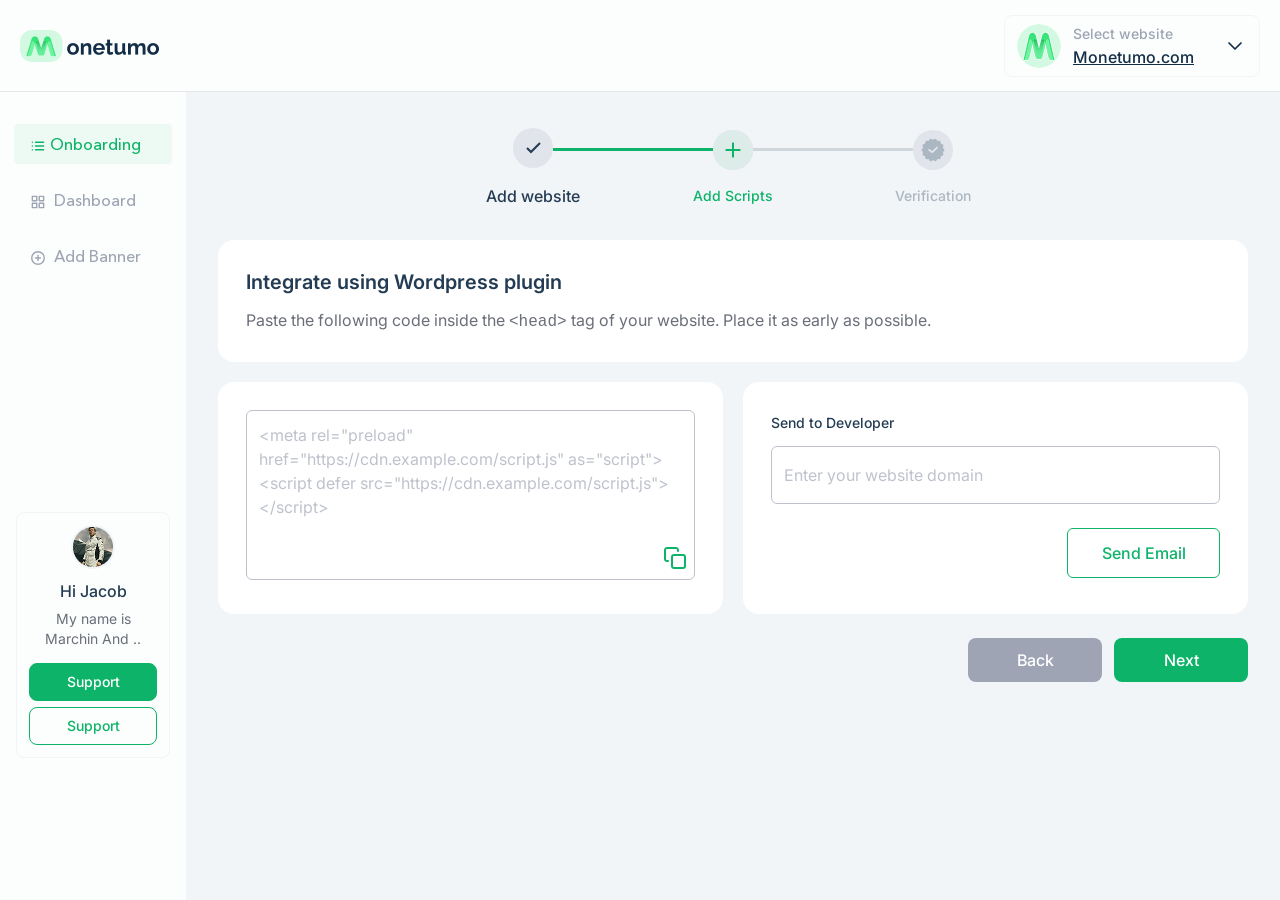
==== commit 06553c9d: "updated" ====
--- a/src/add-script.html
+++ b/src/add-script.html
@@ -335,7 +335,7 @@
           <div class="flex flex-col space-y-3">
             <a
               href="#"
-              class="block text-base text-[#0DB368] hover:text-[#9EA4B4] group px-4 py-2 rounded-[4px] bg-[rgb(13_179_104_/_6%)]"
+              class="block text-lg text-[#0DB368] hover:text-[#9EA4B4] group px-4 py-2 rounded-[4px] bg-[rgb(13_179_104_/_6%)]"
               ><svg
                 xmlns="http://www.w3.org/2000/svg"
                 viewBox="0 0 16 17"
@@ -382,7 +382,7 @@
             >
             <a
               href="#"
-              class="block text-lg hover:text-base text-[#9EA4B4] hover:text-[#0DB368] group px-4 py-2 rounded-[4px] hover:bg-[rgb(13_179_104_/_6%)]"
+              class="block text-lg text-[#9EA4B4] hover:text-[#0DB368] group px-4 py-2 rounded-[4px] hover:bg-[rgb(13_179_104_/_6%)]"
             >
               <svg
                 xmlns="http://www.w3.org/2000/svg"
@@ -419,7 +419,7 @@
             >
             <a
               href="#"
-              class="block text-lg hover:text-base text-[#9EA4B4] hover:text-[#0DB368] group px-4 py-2 rounded-[4px] hover:bg-[rgb(13_179_104_/_6%)]"
+              class="block text-lg text-[#9EA4B4] hover:text-[#0DB368] group px-4 py-2 rounded-[4px] hover:bg-[rgb(13_179_104_/_6%)]"
             >
               <svg
                 xmlns="http://www.w3.org/2000/svg"
@@ -496,7 +496,7 @@
           <div class="flex flex-col space-y-4">
             <a
               href="#"
-              class="block text-base text-[#0DB368] hover:text-[#9EA4B4] group px-4 py-2 rounded-[4px] bg-[rgb(13_179_104_/_6%)]"
+              class="block text-base text-[#0DB368] hover:text-[#0DB368] group px-4 py-2 rounded-[4px] bg-[rgb(13_179_104_/_6%)]"
               ><svg
                 xmlns="http://www.w3.org/2000/svg"
                 viewBox="0 0 16 17"
@@ -543,7 +543,7 @@
             >
             <a
               href="#"
-              class="block text-lg hover:text-base text-[#9EA4B4] hover:text-[#0DB368] group px-4 py-2 rounded-[4px] hover:bg-[rgb(13_179_104_/_6%)]"
+              class="block text-base text-[#9EA4B4] hover:text-[#0DB368] group px-4 py-2 rounded-[4px] hover:bg-[rgb(13_179_104_/_6%)]"
             >
               <svg
                 xmlns="http://www.w3.org/2000/svg"
@@ -580,7 +580,7 @@
             >
             <a
               href="#"
-              class="block text-lg hover:text-base text-[#9EA4B4] hover:text-[#0DB368] group px-4 py-2 rounded-[4px] hover:bg-[rgb(13_179_104_/_6%)]"
+              class="block text-base text-[#9EA4B4] hover:text-[#0DB368] group px-4 py-2 rounded-[4px] hover:bg-[rgb(13_179_104_/_6%)]"
             >
               <svg
                 xmlns="http://www.w3.org/2000/svg"
@@ -759,12 +759,12 @@
                   rows="6"
                   placeholder='&lt;meta rel="preload" href="https://cdn.example.com/script.js" as="script"&gt;
 &lt;script defer src="https://cdn.example.com/script.js"&gt;&lt;/script&gt;'
-                  class="w-full rounded-md border border-[#BEC2CC] px-3 py-3 text-sm md:text-base text-[#BEC2CC] placeholder:text-[#BEC2CC] focus:outline-none focus:ring-2 focus:ring-[#0DB368] focus:border-transparent resize-none"
+                  class="w-full rounded-md border border-[#BEC2CC] px-3 py-3 text-sm md:text-base text-[#243C53] placeholder:text-[#BEC2CC] focus:outline-none focus:ring-2 focus:ring-[#0DB368] focus:border-transparent resize-none copy-text"
                 ></textarea>
 
                 <button
                   class="copy-btn absolute bottom-4 right-2 flex items-center text-sm transition"
-                  data-target="codeArea"
+                  type="button"
                 >
                   <svg
                     xmlns="http://www.w3.org/2000/svg"
@@ -790,6 +790,12 @@
                   </svg>
                 </button>
               </div>
+
+              <!-- Toast -->
+              <div
+                id="toast"
+                class="fixed bottom-5 right-5 bg-white shadow-lg rounded-lg px-4 py-2 text-sm text-[#243C53] opacity-0 pointer-events-none transition-opacity duration-300"
+              ></div>
             </div>
             <!-- 2 -->
             <div class="w-full bg-[#ffffff] rounded-2xl p-4 md:p-[28px]">
@@ -825,13 +831,11 @@
             class="flex flex-col md:flex-row items-center md:justify-end gap-3 w-full mt-6"
           >
             <button
-              onclick="openModal('exampleModal')"
               class="bg-[#9EA4B4] hover:bg-[#000000] w-full md:w-[134px] text-[#ffffff] px-6 py-[10px] text-base font-medium rounded-lg order-2 lg:order-1"
             >
               Back
             </button>
             <button
-              onclick="openModal('exampleModal')"
               class="bg-[#0DB368] hover:bg-green-600 w-full md:w-[134px] text-[#ffffff] px-6 py-[10px] text-base font-medium rounded-lg order-1 lg:order-2"
             >
               Next
@@ -932,9 +936,25 @@
     <script>
       const toast = document.getElementById("toast");
 
-      // Reusable function
-      function showToast(message) {
-        toast.textContent = message;
+      function showToast(message, type = "success") {
+        let icon = "";
+
+        if (type === "success") {
+          icon = `
+      <svg xmlns="http://www.w3.org/2000/svg" width="15" height="12" viewBox="0 0 15 12" fill="none">
+        <path d="M4.99997 8.58603L1.70697 5.29303L0.292969 6.70703L4.99997 11.414L14.707 1.70703L13.293 0.29303L4.99997 8.58603Z" fill="#0DB368"/>
+      </svg>
+      `;
+        } else if (type === "error") {
+          icon = `
+      <svg xmlns="http://www.w3.org/2000/svg" width="20" height="20" viewBox="0 0 24 24" fill="none" stroke="red" stroke-width="2" stroke-linecap="round" stroke-linejoin="round">
+        <line x1="18" y1="6" x2="6" y2="18"/>
+        <line x1="6" y1="6" x2="18" y2="18"/>
+      </svg>
+      `;
+        }
+
+        toast.innerHTML = `<div class="flex items-center gap-2">${icon}<span>${message}</span></div>`;
         toast.classList.remove("opacity-0", "pointer-events-none");
         toast.classList.add("opacity-100");
 
@@ -944,13 +964,20 @@
         }, 2000);
       }
 
-      // Attach to all copy buttons
+      // Works for multiple inputs
       document.querySelectorAll(".copy-btn").forEach((btn) => {
         btn.addEventListener("click", () => {
-          const text = btn.querySelector(".copy-text").textContent;
-          navigator.clipboard.writeText(text).then(() => {
-            showToast(`✅ "${text}" copied!`);
-          });
+          const textarea = btn.closest(".relative").querySelector(".copy-text"); // find sibling textarea
+          const text = textarea.value;
+
+          navigator.clipboard
+            .writeText(text)
+            .then(() => {
+              showToast("Copied to clipboard!", "success");
+            })
+            .catch(() => {
+              showToast("Failed to copy!", "error");
+            });
         });
       });
     </script>
--- a/src/output.css
+++ b/src/output.css
@@ -606,6 +606,10 @@
   bottom: 1rem;
 }
 
+.bottom-5 {
+  bottom: 1.25rem;
+}
+
 .bottom-\[142px\] {
   bottom: 142px;
 }
@@ -636,6 +640,10 @@
 
 .right-3 {
   right: 0.75rem;
+}
+
+.right-5 {
+  right: 1.25rem;
 }
 
 .right-\[20\%\] {
@@ -1034,15 +1042,15 @@
   width: 95%;
 }
 
-.w-full {
-  width: 100%;
-}
-
 .w-fit {
   width: -moz-fit-content;
   width: fit-content;
 }
 
+.w-full {
+  width: 100%;
+}
+
 .min-w-8 {
   min-width: 2rem;
 }
@@ -1087,6 +1095,10 @@
   max-width: 256px;
 }
 
+.max-w-\[300px\] {
+  max-width: 300px;
+}
+
 .max-w-\[352px\] {
   max-width: 352px;
 }
@@ -1177,14 +1189,6 @@
 
 .max-w-full {
   max-width: 100%;
-}
-
-.max-w-md {
-  max-width: 28rem;
-}
-
-.max-w-\[300px\] {
-  max-width: 300px;
 }
 
 .flex-1 {
@@ -1546,6 +1550,11 @@
   border-color: rgb(190 194 204 / var(--tw-border-opacity));
 }
 
+.border-\[\#E6EFF7\] {
+  --tw-border-opacity: 1;
+  border-color: rgb(230 239 247 / var(--tw-border-opacity));
+}
+
 .border-\[\#E6EFF7\]\/70 {
   border-color: rgb(230 239 247 / 0.7);
 }
@@ -1558,11 +1567,6 @@
 .border-gray-200 {
   --tw-border-opacity: 1;
   border-color: rgb(229 231 235 / var(--tw-border-opacity));
-}
-
-.border-\[\#E6EFF7\] {
-  --tw-border-opacity: 1;
-  border-color: rgb(230 239 247 / var(--tw-border-opacity));
 }
 
 .border-y-\[\#C1C7CD\] {
@@ -1625,6 +1629,11 @@
   background-color: rgb(158 164 180 / 0.1);
 }
 
+.bg-\[\#BEC2CC\] {
+  --tw-bg-opacity: 1;
+  background-color: rgb(190 194 204 / var(--tw-bg-opacity));
+}
+
 .bg-\[\#CBF8E8\] {
   --tw-bg-opacity: 1;
   background-color: rgb(203 248 232 / var(--tw-bg-opacity));
@@ -1640,6 +1649,11 @@
   background-color: rgb(229 231 235 / var(--tw-bg-opacity));
 }
 
+.bg-\[\#E6EFF7\] {
+  --tw-bg-opacity: 1;
+  background-color: rgb(230 239 247 / var(--tw-bg-opacity));
+}
+
 .bg-\[\#E9ECEE\] {
   --tw-bg-opacity: 1;
   background-color: rgb(233 236 238 / var(--tw-bg-opacity));
@@ -1702,20 +1716,6 @@
 .bg-white-1 {
   --tw-bg-opacity: 1;
   background-color: rgb(255 255 255 / var(--tw-bg-opacity));
-}
-
-.bg-gray-50 {
-  --tw-bg-opacity: 1;
-  background-color: rgb(249 250 251 / var(--tw-bg-opacity));
-}
-
-.bg-\[\#E6EFF7\] {
-  --tw-bg-opacity: 1;
-  background-color: rgb(230 239 247 / var(--tw-bg-opacity));
-}
-
-.bg-\[E6EFF7\] {
-  background-color: E6EFF7;
 }
 
 .bg-\[url\(\'\.\/images\/smart\.png\'\)\] {
@@ -1764,6 +1764,10 @@
   stroke: #9EA4B4;
 }
 
+.p-1 {
+  padding: 0.25rem;
+}
+
 .p-2 {
   padding: 0.5rem;
 }
@@ -1790,10 +1794,6 @@
 
 .p-\[1px\] {
   padding: 1px;
-}
-
-.p-1 {
-  padding: 0.25rem;
 }
 
 .px-12 {
@@ -1969,6 +1969,10 @@
   padding-left: 1.5rem;
 }
 
+.pr-12 {
+  padding-right: 3rem;
+}
+
 .pr-3 {
   padding-right: 0.75rem;
 }
@@ -2015,10 +2019,6 @@
 
 .pt-\[92px\] {
   padding-top: 92px;
-}
-
-.pr-12 {
-  padding-right: 3rem;
 }
 
 .text-left {
@@ -2142,6 +2142,11 @@
   letter-spacing: 1px;
 }
 
+.\!text-\[\#243C53\] {
+  --tw-text-opacity: 1 !important;
+  color: rgb(36 60 83 / var(--tw-text-opacity)) !important;
+}
+
 .text-\[\#00E980\] {
   --tw-text-opacity: 1;
   color: rgb(0 233 128 / var(--tw-text-opacity));
@@ -2227,17 +2232,17 @@
   color: rgb(17 24 39 / var(--tw-text-opacity));
 }
 
-.text-\[\#0\] {
-  color: #0;
-}
-
-.\!text-\[\#243C53\] {
-  --tw-text-opacity: 1 !important;
-  color: rgb(36 60 83 / var(--tw-text-opacity)) !important;
+.text-red-500 {
+  --tw-text-opacity: 1;
+  color: rgb(239 68 68 / var(--tw-text-opacity));
 }
 
 .underline {
   text-decoration-line: underline;
+}
+
+.underline-offset-4 {
+  text-underline-offset: 4px;
 }
 
 .opacity-0 {
@@ -2251,6 +2256,12 @@
 .shadow-lg {
   --tw-shadow: 0 10px 15px -3px rgb(0 0 0 / 0.1), 0 4px 6px -4px rgb(0 0 0 / 0.1);
   --tw-shadow-colored: 0 10px 15px -3px var(--tw-shadow-color), 0 4px 6px -4px var(--tw-shadow-color);
+  box-shadow: var(--tw-ring-offset-shadow, 0 0 #0000), var(--tw-ring-shadow, 0 0 #0000), var(--tw-shadow);
+}
+
+.shadow-md {
+  --tw-shadow: 0 4px 6px -1px rgb(0 0 0 / 0.1), 0 2px 4px -2px rgb(0 0 0 / 0.1);
+  --tw-shadow-colored: 0 4px 6px -1px var(--tw-shadow-color), 0 2px 4px -2px var(--tw-shadow-color);
   box-shadow: var(--tw-ring-offset-shadow, 0 0 #0000), var(--tw-ring-shadow, 0 0 #0000), var(--tw-shadow);
 }
 
@@ -2282,6 +2293,12 @@
 
 .transition-colors {
   transition-property: color, background-color, border-color, text-decoration-color, fill, stroke;
+  transition-timing-function: cubic-bezier(0.4, 0, 0.2, 1);
+  transition-duration: 150ms;
+}
+
+.transition-opacity {
+  transition-property: opacity;
   transition-timing-function: cubic-bezier(0.4, 0, 0.2, 1);
   transition-duration: 150ms;
 }
@@ -2429,8 +2446,9 @@
   color: rgb(190 194 204 / var(--tw-text-opacity));
 }
 
-.hover\:bg-\[\#00000\]:hover {
-  background-color: #00000;
+.hover\:bg-\[\#000000\]:hover {
+  --tw-bg-opacity: 1;
+  background-color: rgb(0 0 0 / var(--tw-bg-opacity));
 }
 
 .hover\:bg-\[\#00E980\]:hover {
@@ -2476,18 +2494,8 @@
   background-color: rgb(22 163 74 / var(--tw-bg-opacity));
 }
 
-.hover\:bg-\[\#000000\]:hover {
-  --tw-bg-opacity: 1;
-  background-color: rgb(0 0 0 / var(--tw-bg-opacity));
-}
-
 .hover\:bg-opacity-60:hover {
   --tw-bg-opacity: 0.6;
-}
-
-.hover\:text-base:hover {
-  font-size: 1rem;
-  line-height: 1.5rem;
 }
 
 .hover\:text-\[\#00E980\]:hover {
@@ -2763,12 +2771,12 @@
     gap: 1rem;
   }
 
+  .md\:gap-6 {
+    gap: 1.5rem;
+  }
+
   .md\:gap-8 {
     gap: 2rem;
-  }
-
-  .md\:gap-6 {
-    gap: 1.5rem;
   }
 
   .md\:space-y-5 > :not([hidden]) ~ :not([hidden]) {
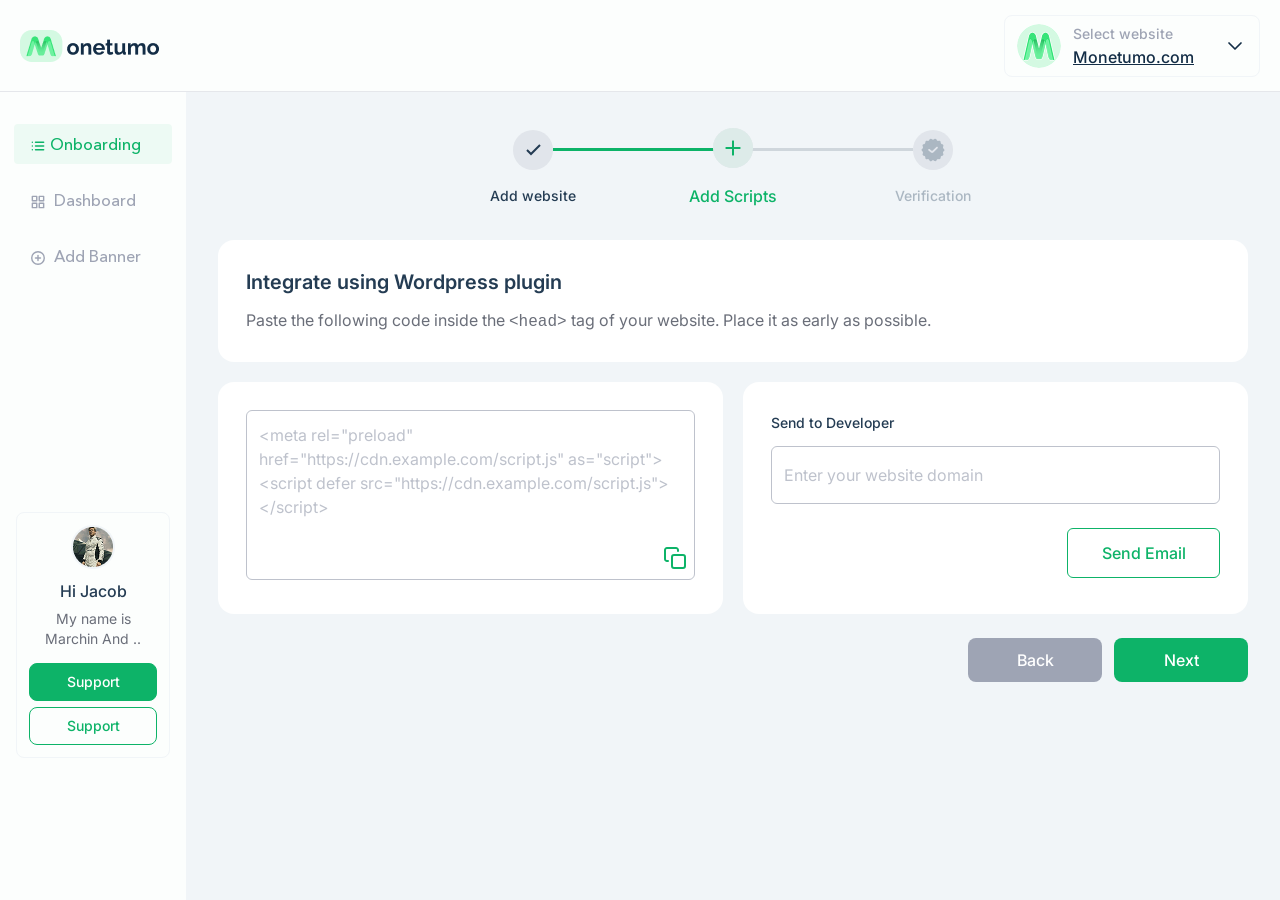
==== commit a0f0e59b: "updated" ====
--- a/src/add-script.html
+++ b/src/add-script.html
@@ -682,7 +682,7 @@
                   />
                 </svg>
               </div>
-              <span class="text-sm md:text-base text-[#243C53] font-medium"
+              <span class="text-sm  text-[#243C53] font-medium"
                 >Add website</span
               >
             </div>
@@ -700,7 +700,7 @@
                   class="w-8 h-8 md:h-10 md:w-10"
                 />
               </div>
-              <span class="text-sm text-[#0DB368] font-medium"
+              <span class="text-sm md:text-base text-[#0DB368] font-medium"
                 >Add Scripts</span
               >
             </div>
